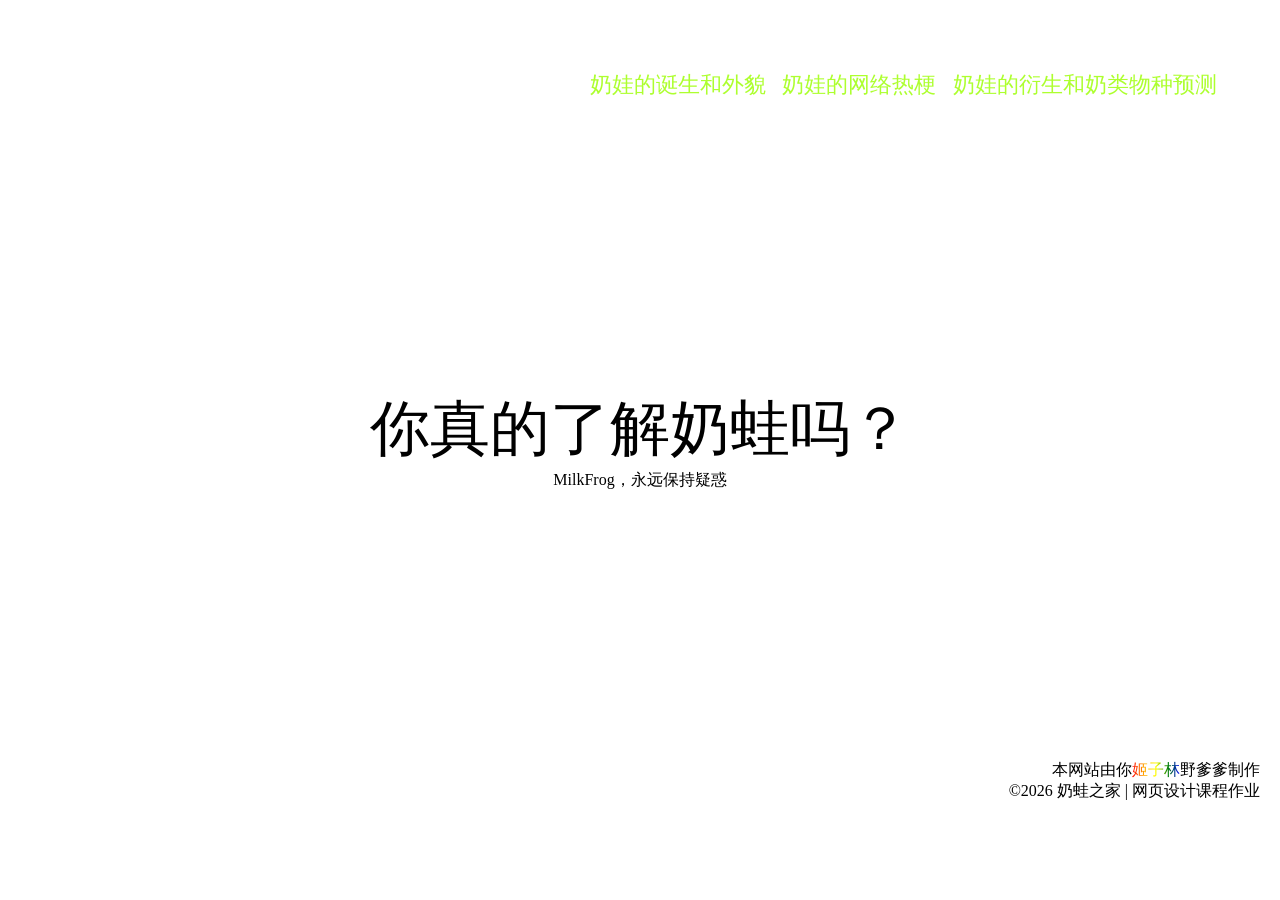
==== my_website/index.html @ 0e469869 "Rename htmllearning folder to my_website (6af1c182be4fd63bad9a438d) Co-Authored-By: jizikami <354424" ====
<!DOCTYPE html>
<html lang="en">
<head>
  <meta charset="UTF-8">
  <meta name="viewport" content="width=device-width, initial-scale=1.0">
  <meta name="description" content="Page description for SEO">
  <title>奶蛙</title>
  <link rel="stylesheet" href="style.css">
  <link rel="icon" href="favicon.ico">
</head>
<body>
    <section class = "html-background">
        <header>
            <h1>奶蛙之家</h1>
            <ul>
                <li><a href = "https://www.douyin.com/search/%E5%A5%B6%E5%A8%83%E8%AF%9E%E7%94%9F?aid=e98284ff-6d43-4eed-ae2e-8dcef143c4ff&modal_id=7673478471921847558&type=general">奶娃的诞生和外貌</a></li>
                <li><a href = "https://www.douyin.com/jingxuan/search/%E5%A5%B6%E5%A8%83%E5%98%8E%E5%98%8E%E7%9A%84%E8%B0%81?aid=45d3094f-9b98-4cd3-8c81-d0d84650ce1b&modal_id=7614380099538985381&type=general">奶娃的网络热梗</a></li>
                <li><a href = "">奶娃的衍生和奶类物种预测</a></li>
            </ul>
        </header>
        <section class = "advanced-words">
            <p class = "title">你真的了解奶蛙吗？</p>
            <p calss = "subtitle">MilkFrog，永远保持疑惑</p>
        </section>
        <footer><p class="right-text">本网站由你<span class="rainbow-text">姬子林</span>野爹爹制作</p><p class="right-text">©2026 奶蛙之家 | 网页设计课程作业</p></footer>
    </section>
<body>
</html>
---- my_website/style.css ----
*{
    padding:0;
    margin:0;
}

.rainbow-text{
    background:linear-gradient(90deg,red,orange,yellow,green,blue) ;
    -webkit-background-clip: text;
    color: transparent;
}
.right-text{
    text-align: right;
}
.html-background{
    background-image: url("../奶娃钓徒/奶蛙背景图生成.png");
    background-repeat: no-repeat;
    background-position: center;
    background-size: cover;
    min-height: 100vh;
    background-color: rgba(255,255,255,0.2);
    background-blend-mode: lighten; 
    /*背景色和图片比较取比较亮的那部分 为背景内部关系*/
    padding: 20px;
    box-sizing: border-box;
}
header{
    height: 100px;
    position:relative;
}
.advanced-words{
    height: 50vw;
    display: flex;
    flex-direction: column;
    justify-content: center;
    align-items: center;
}
.title{
    font-size: 60px;
}
h1{
    position:relative;
    left:0vw;
    width: 130px;
    height: 100px;
    background-position: center;
    background-image: url(../奶娃钓徒/奶蛙之家.png);
    background-size: cover;
    mix-blend-mode: multiply;
    /*背景和背景关系用mix*/
    background-repeat: no-repeat;
    text-indent: -9999999px;
}
ul{
    position:absolute;
    right:30px;
    top:50%;
}
ul a{
    color: greenyellow;
    text-decoration:none;
}
ul a:hover{
    text-decoration: underline;
}
ul li{
    display:inline;
    margin-right: 1vw;
    font-size:22px;
}
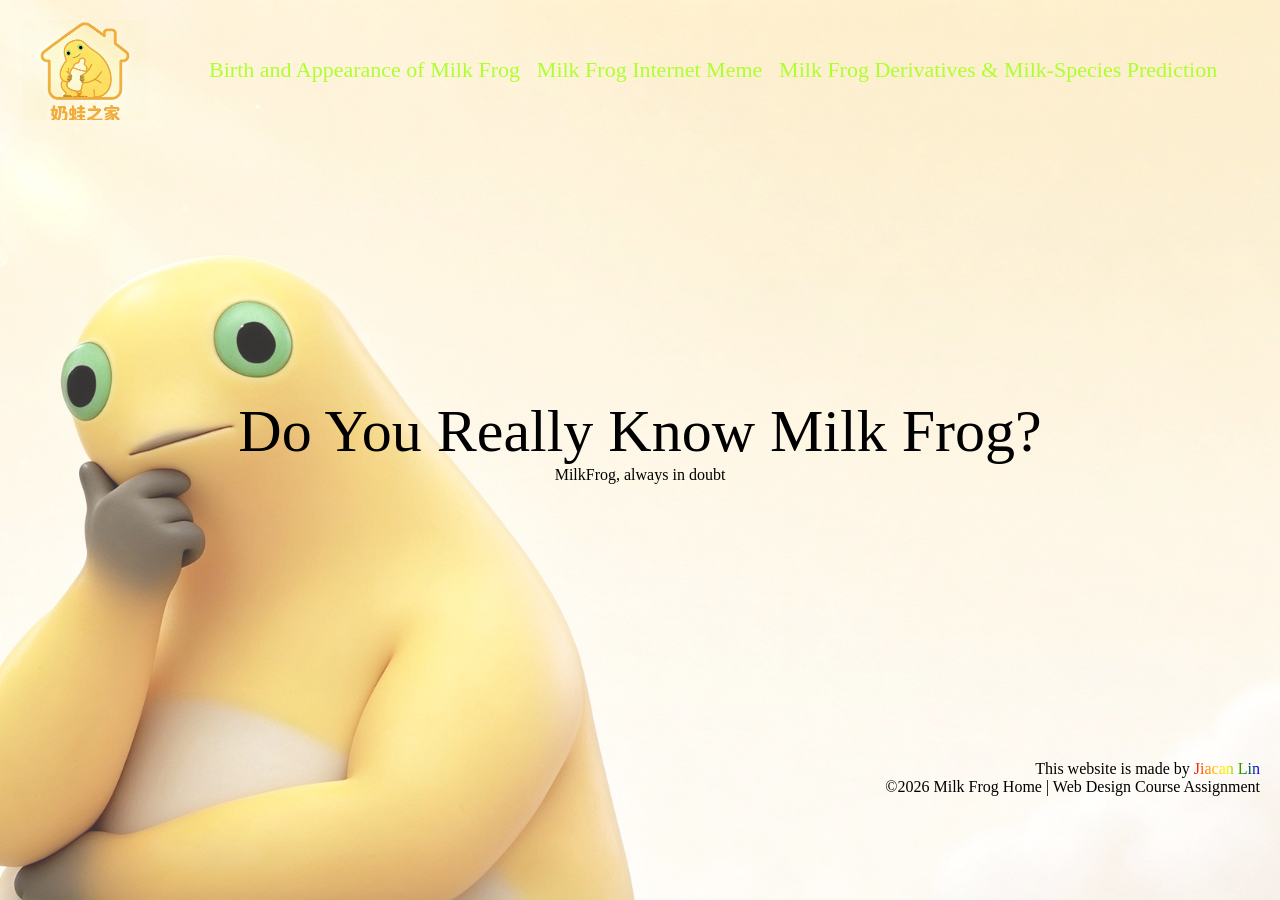
==== commit 0191773d: "Merge branch 'main' of https://github.com/jizikami/my-website" ====
--- a/my_website/index.html
+++ b/my_website/index.html
@@ -4,25 +4,28 @@
   <meta charset="UTF-8">
   <meta name="viewport" content="width=device-width, initial-scale=1.0">
   <meta name="description" content="Page description for SEO">
-  <title>奶蛙</title>
+  <title>Milk Frog</title>
   <link rel="stylesheet" href="style.css">
   <link rel="icon" href="favicon.ico">
 </head>
 <body>
-    <section class = "html-background">
+    <section class="html-background">
         <header>
-            <h1>奶蛙之家</h1>
+            <h1>Milk Frog Home</h1>
             <ul>
-                <li><a href = "https://www.douyin.com/search/%E5%A5%B6%E5%A8%83%E8%AF%9E%E7%94%9F?aid=e98284ff-6d43-4eed-ae2e-8dcef143c4ff&modal_id=7673478471921847558&type=general">奶娃的诞生和外貌</a></li>
-                <li><a href = "https://www.douyin.com/jingxuan/search/%E5%A5%B6%E5%A8%83%E5%98%8E%E5%98%8E%E7%9A%84%E8%B0%81?aid=45d3094f-9b98-4cd3-8c81-d0d84650ce1b&modal_id=7614380099538985381&type=general">奶娃的网络热梗</a></li>
-                <li><a href = "">奶娃的衍生和奶类物种预测</a></li>
+                <li><a href="https://www.douyin.com/search/%E5%A5%B6%E5%A8%83%E8%AF%9E%E7%94%9F?aid=e98284ff-6d43-4eed-ae2e-8dcef143c4ff&modal_id=7673478471921847558&type=general">Birth and Appearance of Milk Frog</a></li>
+                <li><a href="https://www.douyin.com/jingxuan/search/%E5%A5%B6%E5%A8%83%E5%98%8E%E5%98%8E%E7%9A%84%E8%B0%81?aid=45d3094f-9b98-4cd3-8c81-d0d84650ce1b&modal_id=7614380099538985381&type=general">Milk Frog Internet Meme</a></li>
+                <li><a href="#">Milk Frog Derivatives & Milk‑Species Prediction</a></li>
             </ul>
         </header>
-        <section class = "advanced-words">
-            <p class = "title">你真的了解奶蛙吗？</p>
-            <p calss = "subtitle">MilkFrog，永远保持疑惑</p>
+        <section class="advanced-words">
+            <p class="title">Do You Really Know Milk Frog?</p>
+            <p class="subtitle">MilkFrog, always in doubt</p>
         </section>
-        <footer><p class="right-text">本网站由你<span class="rainbow-text">姬子林</span>野爹爹制作</p><p class="right-text">©2026 奶蛙之家 | 网页设计课程作业</p></footer>
+        <footer>
+            <p class="right-text">This website is made by <span class="rainbow-text">Jiacan Lin</span></p>
+            <p class="right-text">©2026 Milk Frog Home | Web Design Course Assignment</p>
+        </footer>
     </section>
-<body>
+</body>
 </html>
--- a/my_website/style.css
+++ b/my_website/style.css
@@ -2,7 +2,6 @@
     padding:0;
     margin:0;
 }
-
 .rainbow-text{
     background:linear-gradient(90deg,red,orange,yellow,green,blue) ;
     -webkit-background-clip: text;
@@ -12,14 +11,15 @@
     text-align: right;
 }
 .html-background{
-    background-image: url("../奶娃钓徒/奶蛙背景图生成.png");
+    /* ⚠️ IMPORTANT: fix your image path for GitHub/Netlify! */
+    background-image: url("milkfrog-background.png");
     background-repeat: no-repeat;
     background-position: center;
     background-size: cover;
     min-height: 100vh;
     background-color: rgba(255,255,255,0.2);
     background-blend-mode: lighten; 
-    /*背景色和图片比较取比较亮的那部分 为背景内部关系*/
+    /* Blend background‑color and background‑image, pick brighter pixel */
     padding: 20px;
     box-sizing: border-box;
 }
@@ -42,11 +42,12 @@
     left:0vw;
     width: 130px;
     height: 100px;
+    /* ⚠️ IMPORTANT: fix image path for GitHub/Netlify! */
+    background-image: url("milkfrog-home-logo.png");
     background-position: center;
-    background-image: url(../奶娃钓徒/奶蛙之家.png);
     background-size: cover;
     mix-blend-mode: multiply;
-    /*背景和背景关系用mix*/
+    /* mix‑blend‑mode blends element with parent background */
     background-repeat: no-repeat;
     text-indent: -9999999px;
 }
@@ -54,6 +55,7 @@
     position:absolute;
     right:30px;
     top:50%;
+    transform: translateY(-50%);
 }
 ul a{
     color: greenyellow;
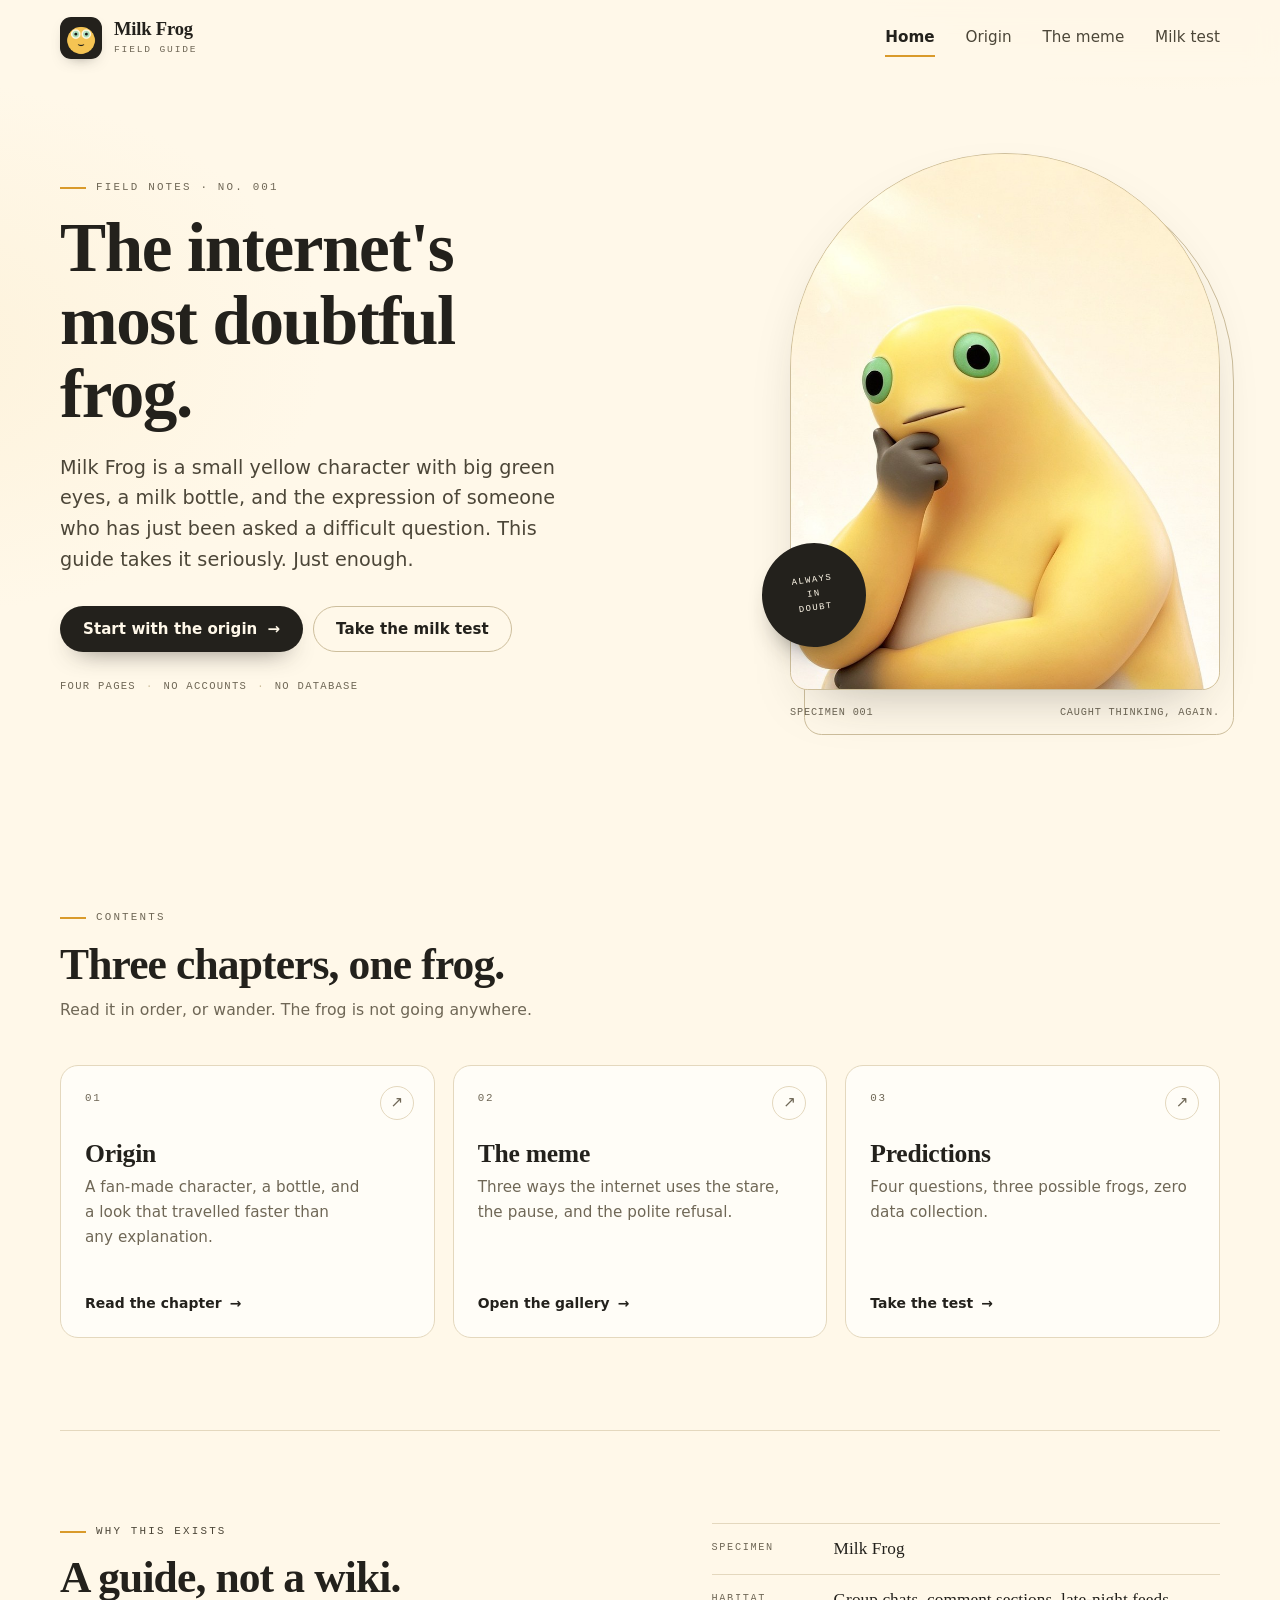
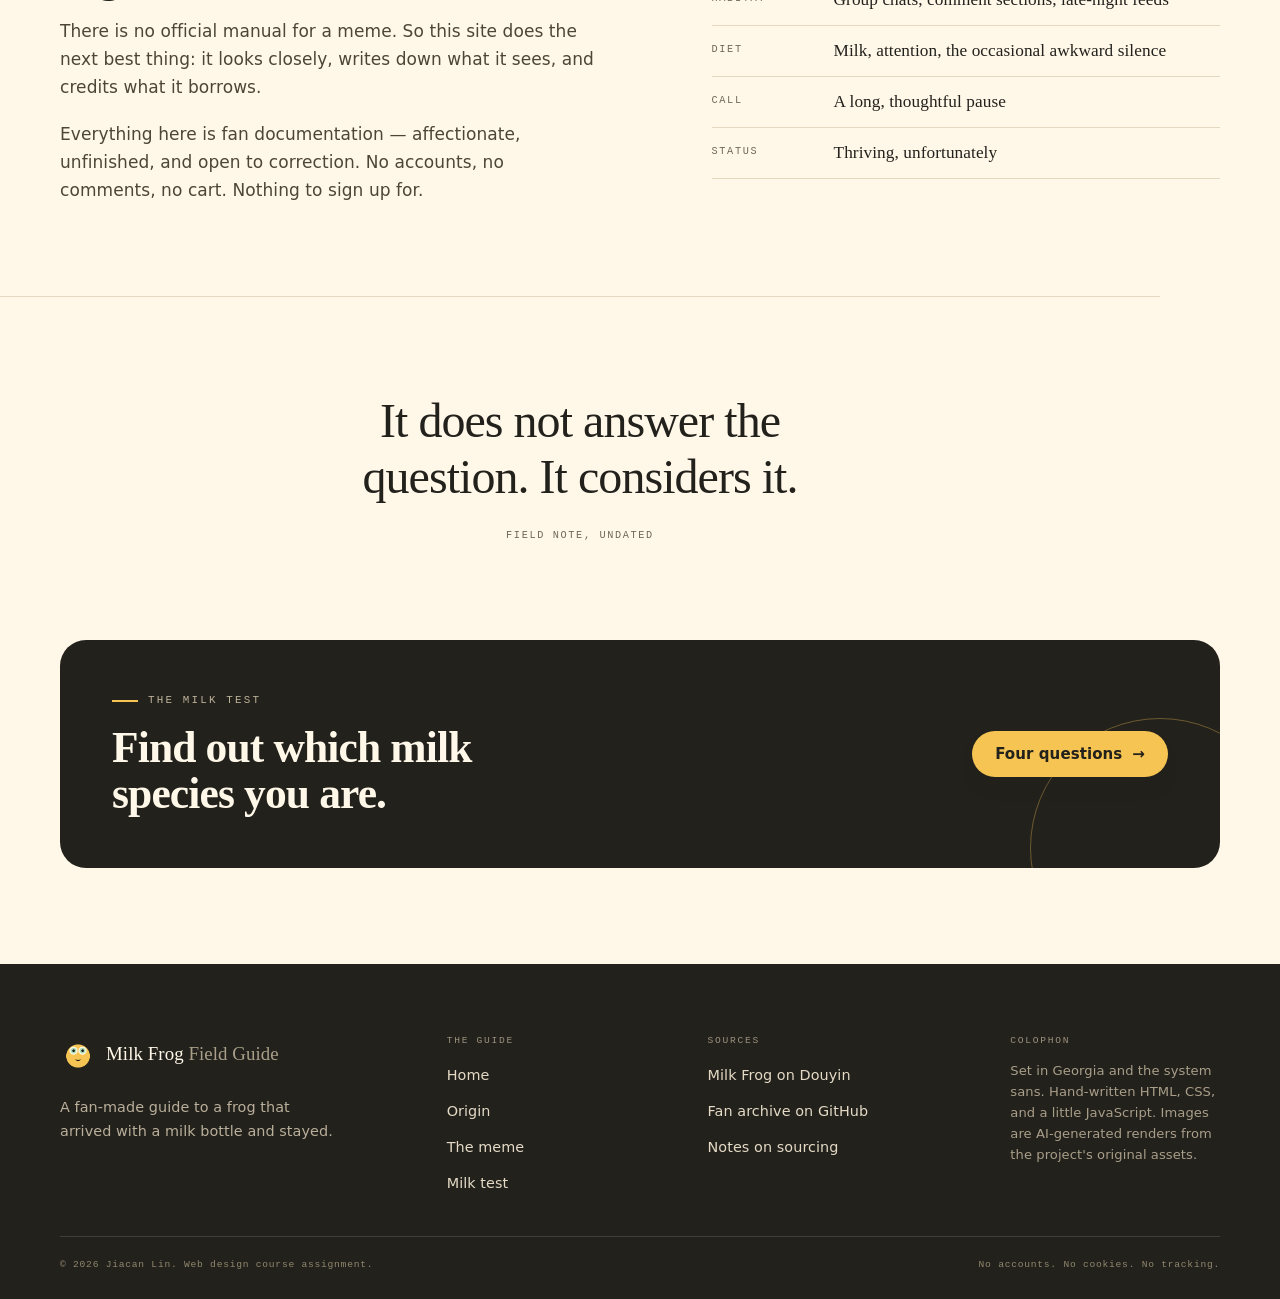
==== commit f4470c13: "Rebuild the site as a four-page field guide Add origin, meme, and milk test pages with shared naviga" ====
--- a/my_website/index.html
+++ b/my_website/index.html
@@ -1,31 +1,195 @@
 <!DOCTYPE html>
 <html lang="en">
 <head>
-  <meta charset="UTF-8">
-  <meta name="viewport" content="width=device-width, initial-scale=1.0">
-  <meta name="description" content="Page description for SEO">
-  <title>Milk Frog</title>
+  <meta charset="utf-8">
+  <meta name="viewport" content="width=device-width, initial-scale=1">
+  <title>Milk Frog Field Guide — the internet's most doubtful frog</title>
+  <meta name="description" content="A small, honest field guide to Milk Frog: where the character came from, how the meme works, and which milk species you are.">
+  <meta name="theme-color" content="#FFF8E9">
+
+  <!-- Open Graph. Replace the relative image path with a full https:// URL after deploying. -->
+  <meta property="og:type" content="website">
+  <meta property="og:site_name" content="Milk Frog Field Guide">
+  <meta property="og:title" content="Milk Frog, always in doubt">
+  <meta property="og:description" content="A field guide to the internet's most doubtful frog: origin, memes, and a very unscientific milk test.">
+  <meta property="og:image" content="assets/og-image.jpg">
+  <meta property="og:image:width" content="1200">
+  <meta property="og:image:height" content="630">
+  <meta property="og:image:alt" content="Milk Frog thinking, beside the words: Milk Frog, always in doubt.">
+  <meta name="twitter:card" content="summary_large_image">
+
+  <link rel="icon" href="favicon.ico" sizes="any">
+  <link rel="icon" href="assets/favicon.svg" type="image/svg+xml">
+  <link rel="apple-touch-icon" href="assets/apple-touch-icon.png">
+  <link rel="manifest" href="manifest.webmanifest">
   <link rel="stylesheet" href="style.css">
-  <link rel="icon" href="favicon.ico">
+  <script src="script.js" defer></script>
 </head>
 <body>
-    <section class="html-background">
-        <header>
-            <h1>Milk Frog Home</h1>
-            <ul>
-                <li><a href="https://www.douyin.com/search/%E5%A5%B6%E5%A8%83%E8%AF%9E%E7%94%9F?aid=e98284ff-6d43-4eed-ae2e-8dcef143c4ff&modal_id=7673478471921847558&type=general">Birth and Appearance of Milk Frog</a></li>
-                <li><a href="https://www.douyin.com/jingxuan/search/%E5%A5%B6%E5%A8%83%E5%98%8E%E5%98%8E%E7%9A%84%E8%B0%81?aid=45d3094f-9b98-4cd3-8c81-d0d84650ce1b&modal_id=7614380099538985381&type=general">Milk Frog Internet Meme</a></li>
-                <li><a href="#">Milk Frog Derivatives & Milk‑Species Prediction</a></li>
-            </ul>
-        </header>
-        <section class="advanced-words">
-            <p class="title">Do You Really Know Milk Frog?</p>
-            <p class="subtitle">MilkFrog, always in doubt</p>
-        </section>
-        <footer>
-            <p class="right-text">This website is made by <span class="rainbow-text">Jiacan Lin</span></p>
-            <p class="right-text">©2026 Milk Frog Home | Web Design Course Assignment</p>
-        </footer>
+  <a class="skip-link" href="#main">Skip to content</a>
+
+  <header class="site-header" data-header>
+    <div class="shell header-inner">
+      <a class="brand" href="index.html" aria-label="Milk Frog Field Guide, home">
+        <img class="brand-mark" src="assets/brand-mark.png" alt="" width="42" height="42">
+        <span class="brand-copy">
+          <span class="brand-name">Milk Frog</span>
+          <span class="brand-sub">Field Guide</span>
+        </span>
+      </a>
+
+      <button class="nav-toggle" type="button" aria-expanded="false" aria-controls="site-nav" data-nav-toggle>
+        <span class="nav-toggle-label" data-nav-label>Menu</span>
+        <span class="nav-toggle-icon" aria-hidden="true"><span></span><span></span></span>
+      </button>
+
+      <nav class="site-nav" id="site-nav" aria-label="Main navigation" data-nav>
+        <ul class="nav-list">
+          <li><a href="index.html" aria-current="page">Home</a></li>
+          <li><a href="origin.html">Origin</a></li>
+          <li><a href="memes.html">The meme</a></li>
+          <li><a href="predict.html">Milk test</a></li>
+        </ul>
+      </nav>
+    </div>
+  </header>
+
+  <main id="main">
+    <section class="hero shell" aria-labelledby="hero-title">
+      <div class="hero-grid">
+        <div class="hero-copy">
+          <p class="eyebrow">Field notes · No. 001</p>
+          <h1 id="hero-title">The internet's most doubtful frog.</h1>
+          <p class="lede">Milk Frog is a small yellow character with big green eyes, a milk bottle, and the expression of someone who has just been asked a difficult question. This guide takes it seriously. Just enough.</p>
+          <div class="hero-actions">
+            <a class="button button-dark" href="origin.html">Start with the origin <span aria-hidden="true">→</span></a>
+            <a class="button button-ghost" href="predict.html">Take the milk test</a>
+          </div>
+          <p class="hero-meta"><span>Four pages</span><span>No accounts</span><span>No database</span></p>
+        </div>
+
+        <figure class="hero-figure">
+          <div class="hero-frame">
+            <img src="assets/hero-frog.jpg" alt="Milk Frog: a soft yellow creature with wide green eyes, one hand resting against its chin." width="800" height="1000">
+          </div>
+          <span class="hero-stamp" aria-hidden="true">ALWAYS<br>IN<br>DOUBT</span>
+          <figcaption class="hero-caption">
+            <span>Specimen 001</span>
+            <span>Caught thinking, again.</span>
+          </figcaption>
+        </figure>
+      </div>
     </section>
+
+    <section class="section shell" aria-labelledby="contents-title" data-reveal>
+      <div class="section-head">
+        <p class="eyebrow">Contents</p>
+        <h2 id="contents-title">Three chapters, one frog.</h2>
+        <p class="section-note">Read it in order, or wander. The frog is not going anywhere.</p>
+      </div>
+
+      <ol class="chapter-grid">
+        <li>
+          <a class="chapter-card" href="origin.html">
+            <span class="chapter-no">01</span>
+            <h3>Origin</h3>
+            <p>A fan-made character, a bottle, and a look that travelled faster than any explanation.</p>
+            <span class="card-link">Read the chapter <span aria-hidden="true">→</span></span>
+          </a>
+        </li>
+        <li>
+          <a class="chapter-card" href="memes.html">
+            <span class="chapter-no">02</span>
+            <h3>The meme</h3>
+            <p>Three ways the internet uses the stare, the pause, and the polite refusal.</p>
+            <span class="card-link">Open the gallery <span aria-hidden="true">→</span></span>
+          </a>
+        </li>
+        <li>
+          <a class="chapter-card" href="predict.html">
+            <span class="chapter-no">03</span>
+            <h3>Predictions</h3>
+            <p>Four questions, three possible frogs, zero data collection.</p>
+            <span class="card-link">Take the test <span aria-hidden="true">→</span></span>
+          </a>
+        </li>
+      </ol>
+    </section>
+
+    <section class="section shell split" aria-labelledby="why-title" data-reveal>
+      <div class="split-copy">
+        <p class="eyebrow">Why this exists</p>
+        <h2 id="why-title">A guide, not a wiki.</h2>
+        <p>There is no official manual for a meme. So this site does the next best thing: it looks closely, writes down what it sees, and credits what it borrows.</p>
+        <p>Everything here is fan documentation — affectionate, unfinished, and open to correction. No accounts, no comments, no cart. Nothing to sign up for.</p>
+      </div>
+
+      <dl class="facts">
+        <div><dt>Specimen</dt><dd>Milk Frog</dd></div>
+        <div><dt>Habitat</dt><dd>Group chats, comment sections, late-night feeds</dd></div>
+        <div><dt>Diet</dt><dd>Milk, attention, the occasional awkward silence</dd></div>
+        <div><dt>Call</dt><dd>A long, thoughtful pause</dd></div>
+        <div><dt>Status</dt><dd>Thriving, unfortunately</dd></div>
+      </dl>
+    </section>
+
+    <figure class="pull-quote shell" data-reveal>
+      <blockquote>
+        <p>It does not answer the question. It considers it.</p>
+      </blockquote>
+      <figcaption>Field note, undated</figcaption>
+    </figure>
+
+    <section class="shell" aria-labelledby="cta-title" data-reveal>
+      <div class="cta-band">
+        <div>
+          <p class="eyebrow">The milk test</p>
+          <h2 id="cta-title">Find out which milk species you are.</h2>
+        </div>
+        <a class="button button-yellow" href="predict.html">Four questions <span aria-hidden="true">→</span></a>
+      </div>
+    </section>
+  </main>
+
+  <footer class="site-footer">
+    <div class="shell footer-top">
+      <div class="footer-about">
+        <a class="footer-brand" href="index.html">
+          <img src="assets/brand-mark.png" alt="" width="36" height="36">
+          <span>Milk Frog <em>Field Guide</em></span>
+        </a>
+        <p>A fan-made guide to a frog that arrived with a milk bottle and stayed.</p>
+      </div>
+
+      <nav class="footer-col" aria-labelledby="footer-pages">
+        <h2 id="footer-pages">The guide</h2>
+        <ul>
+          <li><a href="index.html">Home</a></li>
+          <li><a href="origin.html">Origin</a></li>
+          <li><a href="memes.html">The meme</a></li>
+          <li><a href="predict.html">Milk test</a></li>
+        </ul>
+      </nav>
+
+      <div class="footer-col">
+        <h2>Sources</h2>
+        <ul>
+          <li><a href="https://www.douyin.com/search/%E5%A5%B6%E8%9B%99" target="_blank" rel="noopener noreferrer">Milk Frog on Douyin</a></li>
+          <li><a href="https://github.com/Orliss/nailong" target="_blank" rel="noopener noreferrer">Fan archive on GitHub</a></li>
+          <li><a href="origin.html#sources">Notes on sourcing</a></li>
+        </ul>
+      </div>
+
+      <div class="footer-col">
+        <h2>Colophon</h2>
+        <p class="colophon">Set in Georgia and the system sans. Hand-written HTML, CSS, and a little JavaScript. Images are AI-generated renders from the project's original assets.</p>
+      </div>
+    </div>
+
+    <div class="shell footer-bottom">
+      <p>© <span data-year>2026</span> Jiacan Lin. Web design course assignment.</p>
+      <p>No accounts. No cookies. No tracking.</p>
+    </div>
+  </footer>
 </body>
-</html>+</html>
--- a/my_website/style.css
+++ b/my_website/style.css
@@ -1,71 +1,1430 @@
-*{
-    padding:0;
-    margin:0;
-}
-.rainbow-text{
-    background:linear-gradient(90deg,red,orange,yellow,green,blue) ;
-    -webkit-background-clip: text;
-    color: transparent;
-}
-.right-text{
-    text-align: right;
-}
-.html-background{
-    /* ⚠️ IMPORTANT: fix your image path for GitHub/Netlify! */
-    background-image: url("milkfrog-background.png");
-    background-repeat: no-repeat;
-    background-position: center;
-    background-size: cover;
-    min-height: 100vh;
-    background-color: rgba(255,255,255,0.2);
-    background-blend-mode: lighten; 
-    /* Blend background‑color and background‑image, pick brighter pixel */
-    padding: 20px;
-    box-sizing: border-box;
-}
-header{
-    height: 100px;
-    position:relative;
-}
-.advanced-words{
-    height: 50vw;
-    display: flex;
+/* ==========================================================================
+   Milk Frog Field Guide
+   A small design system: paper, ink, butter yellow, mint.
+   ========================================================================== */
+
+:root {
+  --paper: #FFF8E9;
+  --paper-deep: #F7EDD8;
+  --white: #FFFDF7;
+  --ink: #23211C;
+  --ink-2: #4C4638;
+  --muted: #6F6756;
+  --line: #E4D8BE;
+  --line-strong: #CDBE9C;
+  --yellow: #F5C453;
+  --yellow-soft: #FBE6AE;
+  --yellow-deep: #D99A2B;
+  --mint: #A8DDBA;
+  --mint-soft: #F1FAF0;
+  --orange: #D8703C;
+
+  --shadow: 0 24px 60px -30px rgba(35, 33, 28, 0.38);
+  --radius: 18px;
+
+  --shell: 1160px;
+  --header-h: 76px;
+
+  --serif: "Iowan Old Style", "Palatino Linotype", Palatino, Georgia, "Times New Roman", serif;
+  --sans: ui-sans-serif, system-ui, -apple-system, "Segoe UI", Roboto, "Helvetica Neue", Arial, sans-serif;
+  --mono: ui-monospace, "SFMono-Regular", "Cascadia Mono", Consolas, "Liberation Mono", monospace;
+}
+
+/* --------------------------------------------------------------- reset */
+
+*,
+*::before,
+*::after { box-sizing: border-box; }
+
+html {
+  -webkit-text-size-adjust: 100%;
+  scroll-behavior: smooth;
+}
+
+body {
+  margin: 0;
+  min-height: 100vh;
+  background-color: var(--paper);
+  background-image:
+    radial-gradient(900px 520px at 92% -8%, #FCEBC2 0%, rgba(252, 235, 194, 0) 62%),
+    radial-gradient(700px 420px at -10% 12%, #FDF2DA 0%, rgba(253, 242, 218, 0) 65%);
+  background-repeat: no-repeat;
+  color: var(--ink);
+  font-family: var(--sans);
+  font-size: 17px;
+  line-height: 1.65;
+  letter-spacing: 0.004em;
+}
+
+img { max-width: 100%; height: auto; }
+
+h1, h2, h3 {
+  margin: 0;
+  font-family: var(--serif);
+  font-weight: 600;
+  line-height: 1.06;
+  letter-spacing: -0.02em;
+  text-wrap: balance;
+}
+
+h1 { font-size: clamp(2.6rem, 5.4vw, 4.5rem); text-wrap: initial; }
+h2 { font-size: clamp(1.9rem, 3.4vw, 2.9rem); }
+h3 { font-size: 1.3rem; letter-spacing: -0.01em; }
+
+p { margin: 0 0 1.15em; text-wrap: pretty; }
+p:last-child { margin-bottom: 0; }
+
+a { color: inherit; }
+ul, ol { margin-top: 0; }
+
+::selection { background: var(--yellow); color: var(--ink); }
+
+:focus-visible {
+  outline: 3px solid var(--ink);
+  outline-offset: 3px;
+  border-radius: 2px;
+}
+
+[hidden] { display: none !important; }
+
+.shell {
+  width: min(100% - 48px, var(--shell));
+  margin-inline: auto;
+}
+
+.skip-link {
+  position: fixed;
+  top: 12px;
+  left: 12px;
+  z-index: 200;
+  padding: 10px 16px;
+  border-radius: 8px;
+  background: var(--ink);
+  color: var(--paper);
+  font-weight: 600;
+  text-decoration: none;
+  transform: translateY(-160%);
+  transition: transform 0.2s ease;
+}
+.skip-link:focus { transform: translateY(0); }
+
+/* --------------------------------------------------------------- shared bits */
+
+.eyebrow {
+  display: flex;
+  align-items: center;
+  gap: 10px;
+  margin: 0 0 14px;
+  font-family: var(--mono);
+  font-size: 0.68rem;
+  font-weight: 500;
+  letter-spacing: 0.2em;
+  text-transform: uppercase;
+  color: var(--muted);
+}
+.eyebrow::before {
+  content: "";
+  flex: none;
+  width: 26px;
+  height: 2px;
+  background: var(--yellow-deep);
+}
+
+.lede {
+  max-width: 38rem;
+  font-size: clamp(1.05rem, 1.5vw, 1.2rem);
+  line-height: 1.6;
+  color: var(--ink-2);
+}
+
+.section-note {
+  margin-top: 10px;
+  color: var(--muted);
+  font-size: 0.98rem;
+}
+
+.button {
+  display: inline-flex;
+  align-items: center;
+  justify-content: center;
+  gap: 10px;
+  padding: 13px 22px;
+  border: 1px solid transparent;
+  border-radius: 999px;
+  font-family: var(--sans);
+  font-size: 0.94rem;
+  font-weight: 650;
+  line-height: 1.2;
+  text-decoration: none;
+  cursor: pointer;
+  transition: transform 0.18s ease, background-color 0.18s ease, border-color 0.18s ease, box-shadow 0.18s ease;
+}
+.button:hover { transform: translateY(-2px); }
+.button:active { transform: translateY(0); }
+
+.button-dark {
+  background: var(--ink);
+  color: var(--paper);
+  box-shadow: 0 12px 26px -16px rgba(35, 33, 28, 0.8);
+}
+.button-dark:hover { background: #35322A; }
+
+.button-ghost {
+  border-color: var(--line-strong);
+  color: var(--ink);
+  background: transparent;
+}
+.button-ghost:hover { border-color: var(--ink); background: rgba(255, 253, 247, 0.6); }
+
+.button-yellow {
+  background: var(--yellow);
+  color: var(--ink);
+  box-shadow: 0 12px 26px -18px rgba(35, 33, 28, 0.65);
+}
+.button-yellow:hover { background: #FFD36E; }
+
+.quiet {
+  margin: 0;
+  color: var(--muted);
+  font-size: 0.82rem;
+}
+
+.text-link {
+  display: inline-flex;
+  align-items: center;
+  gap: 8px;
+  margin-top: 4px;
+  font-size: 0.92rem;
+  font-weight: 650;
+  text-decoration: underline;
+  text-decoration-thickness: 1px;
+  text-underline-offset: 4px;
+}
+.text-link:hover { text-decoration-thickness: 2px; }
+
+/* --------------------------------------------------------------- header */
+
+.site-header {
+  position: sticky;
+  top: 0;
+  z-index: 100;
+  background: rgba(255, 248, 233, 0.9);
+  border-bottom: 1px solid transparent;
+  transition: border-color 0.2s ease, background-color 0.2s ease;
+}
+.site-header.is-scrolled {
+  background: rgba(255, 248, 233, 0.97);
+  border-bottom-color: var(--line);
+}
+@supports (backdrop-filter: blur(10px)) {
+  .site-header { backdrop-filter: blur(14px) saturate(120%); }
+}
+
+.header-inner {
+  display: flex;
+  align-items: center;
+  justify-content: space-between;
+  gap: 24px;
+  min-height: var(--header-h);
+}
+
+.brand {
+  display: inline-flex;
+  align-items: center;
+  gap: 12px;
+  text-decoration: none;
+  flex: none;
+}
+.brand-mark {
+  width: 42px;
+  height: 42px;
+  border-radius: 11px;
+  box-shadow: 0 6px 16px -10px rgba(35, 33, 28, 0.7);
+}
+.brand-copy { display: block; }
+.brand-name {
+  display: block;
+  font-family: var(--serif);
+  font-size: 1.16rem;
+  font-weight: 600;
+  letter-spacing: -0.01em;
+  line-height: 1.15;
+}
+.brand-sub {
+  display: block;
+  margin-top: 3px;
+  font-family: var(--mono);
+  font-size: 0.6rem;
+  letter-spacing: 0.19em;
+  text-transform: uppercase;
+  color: var(--muted);
+}
+
+.site-nav { display: flex; align-items: center; }
+.nav-list {
+  display: flex;
+  align-items: center;
+  gap: clamp(18px, 2.4vw, 32px);
+  margin: 0;
+  padding: 0;
+  list-style: none;
+}
+.nav-list a {
+  position: relative;
+  display: inline-block;
+  padding: 8px 0;
+  font-size: 0.95rem;
+  color: var(--ink-2);
+  text-decoration: none;
+}
+.nav-list a::after {
+  content: "";
+  position: absolute;
+  right: 0;
+  bottom: 2px;
+  left: 0;
+  height: 2px;
+  background: var(--yellow-deep);
+  transform: scaleX(0);
+  transform-origin: left;
+  transition: transform 0.2s ease;
+}
+.nav-list a:hover::after,
+.nav-list a[aria-current="page"]::after { transform: scaleX(1); }
+.nav-list a[aria-current="page"] { color: var(--ink); font-weight: 650; }
+
+.nav-toggle {
+  display: none;
+  align-items: center;
+  gap: 10px;
+  padding: 9px 14px;
+  border: 1px solid var(--line-strong);
+  border-radius: 999px;
+  background: transparent;
+  color: var(--ink);
+  font-family: var(--mono);
+  font-size: 0.66rem;
+  letter-spacing: 0.14em;
+  text-transform: uppercase;
+  cursor: pointer;
+}
+.nav-toggle-icon {
+  display: inline-flex;
+  flex-direction: column;
+  justify-content: center;
+  gap: 4px;
+  width: 16px;
+  height: 14px;
+}
+.nav-toggle-icon span {
+  display: block;
+  width: 100%;
+  height: 1.5px;
+  background: currentColor;
+  transition: transform 0.2s ease, opacity 0.2s ease;
+}
+.site-header.is-open .nav-toggle-icon span:first-child { transform: translateY(2.75px) rotate(45deg); }
+.site-header.is-open .nav-toggle-icon span:last-child { transform: translateY(-2.75px) rotate(-45deg); }
+
+/* --------------------------------------------------------------- hero */
+
+.hero {
+  padding: clamp(40px, 6vw, 76px) 0 clamp(56px, 8vw, 96px);
+}
+.hero-grid {
+  display: grid;
+  grid-template-columns: minmax(0, 1.05fr) minmax(0, 0.95fr);
+  gap: clamp(36px, 6vw, 84px);
+  align-items: center;
+}
+.hero-copy { max-width: 36rem; }
+.hero h1 { margin: 0 0 22px; max-width: 15ch; }
+.hero .lede { max-width: 33rem; }
+
+.hero-actions {
+  display: flex;
+  flex-wrap: wrap;
+  gap: 10px;
+  margin-top: 30px;
+}
+
+.hero-meta {
+  display: flex;
+  flex-wrap: wrap;
+  gap: 0;
+  margin: 26px 0 0;
+  font-family: var(--mono);
+  font-size: 0.66rem;
+  letter-spacing: 0.12em;
+  text-transform: uppercase;
+  color: var(--muted);
+}
+.hero-meta span + span::before {
+  content: "·";
+  margin: 0 10px;
+  color: var(--line-strong);
+}
+
+.hero-figure {
+  position: relative;
+  width: min(100%, 430px);
+  justify-self: end;
+  margin: 0;
+}
+.hero-figure::before {
+  content: "";
+  position: absolute;
+  inset: 14px -14px -14px 14px;
+  border: 1px solid var(--line-strong);
+  border-radius: 220px 220px var(--radius) var(--radius);
+  z-index: -1;
+}
+.hero-frame {
+  position: relative;
+  overflow: hidden;
+  border: 1px solid var(--line-strong);
+  border-radius: 220px 220px var(--radius) var(--radius);
+  background: var(--yellow-soft);
+  box-shadow: var(--shadow);
+}
+.hero-frame img {
+  display: block;
+  width: 100%;
+  aspect-ratio: 4 / 5;
+  object-fit: cover;
+}
+.hero-stamp {
+  position: absolute;
+  left: -28px;
+  bottom: 74px;
+  display: grid;
+  place-content: center;
+  width: 104px;
+  height: 104px;
+  border-radius: 50%;
+  background: var(--ink);
+  color: var(--paper);
+  font-family: var(--mono);
+  font-size: 0.56rem;
+  letter-spacing: 0.16em;
+  line-height: 1.55;
+  text-align: center;
+  transform: rotate(-8deg);
+  box-shadow: 0 16px 30px -18px rgba(35, 33, 28, 0.9);
+}
+.hero-caption {
+  display: flex;
+  justify-content: space-between;
+  gap: 16px;
+  margin-top: 14px;
+  font-family: var(--mono);
+  font-size: 0.64rem;
+  letter-spacing: 0.08em;
+  text-transform: uppercase;
+  color: var(--muted);
+}
+
+/* --------------------------------------------------------------- sections */
+
+.section { padding: clamp(52px, 8vw, 92px) 0; }
+
+.section-head {
+  max-width: 38rem;
+  margin-bottom: clamp(26px, 4vw, 42px);
+}
+.section-head h2 { margin-bottom: 10px; }
+
+/* chapters */
+
+.chapter-grid {
+  display: grid;
+  grid-template-columns: repeat(3, minmax(0, 1fr));
+  gap: 18px;
+  margin: 0;
+  padding: 0;
+  list-style: none;
+}
+.chapter-grid > li { display: flex; }
+
+.chapter-card {
+  position: relative;
+  display: flex;
+  flex-direction: column;
+  width: 100%;
+  padding: 24px 24px 22px;
+  overflow: hidden;
+  border: 1px solid var(--line);
+  border-radius: var(--radius);
+  background: var(--white);
+  text-decoration: none;
+  transition: transform 0.25s ease, box-shadow 0.25s ease, border-color 0.25s ease;
+}
+.chapter-card::after {
+  content: "↗";
+  position: absolute;
+  top: 20px;
+  right: 20px;
+  display: grid;
+  place-content: center;
+  width: 34px;
+  height: 34px;
+  border: 1px solid var(--line);
+  border-radius: 50%;
+  font-family: var(--sans);
+  font-size: 0.95rem;
+  color: var(--muted);
+  transition: background-color 0.25s ease, border-color 0.25s ease, transform 0.25s ease;
+}
+.chapter-card:hover {
+  transform: translateY(-4px);
+  border-color: var(--ink);
+  box-shadow: var(--shadow);
+}
+.chapter-card:hover::after {
+  background: var(--yellow);
+  border-color: var(--yellow);
+  color: var(--ink);
+  transform: rotate(45deg);
+}
+.chapter-no {
+  font-family: var(--mono);
+  font-size: 0.68rem;
+  letter-spacing: 0.16em;
+  color: var(--muted);
+}
+.chapter-card h3 { margin: 32px 0 8px; font-size: 1.6rem; }
+.chapter-card p { color: var(--muted); font-size: 0.95rem; }
+.card-link {
+  display: inline-flex;
+  align-items: center;
+  gap: 8px;
+  margin-top: auto;
+  padding-top: 24px;
+  font-size: 0.87rem;
+  font-weight: 650;
+}
+
+/* split: copy + facts */
+
+.split {
+  display: grid;
+  grid-template-columns: minmax(0, 1.05fr) minmax(0, 0.95fr);
+  gap: clamp(36px, 7vw, 96px);
+  border-top: 1px solid var(--line);
+}
+.split-copy { max-width: 34rem; }
+.split-copy h2 { margin-bottom: 16px; }
+.split-copy p { color: var(--ink-2); }
+
+.facts { margin: 0; align-self: start; }
+.facts > div {
+  display: grid;
+  grid-template-columns: 104px minmax(0, 1fr);
+  gap: 18px;
+  padding: 13px 0;
+  border-bottom: 1px solid var(--line);
+}
+.facts > div:first-child { border-top: 1px solid var(--line); }
+.facts dt {
+  padding-top: 2px;
+  font-family: var(--mono);
+  font-size: 0.64rem;
+  letter-spacing: 0.16em;
+  text-transform: uppercase;
+  color: var(--muted);
+}
+.facts dd {
+  margin: 0;
+  font-family: var(--serif);
+  font-size: 1.08rem;
+  line-height: 1.4;
+}
+
+/* quote */
+
+.pull-quote {
+  margin: 0;
+  padding: clamp(56px, 8vw, 96px) 0;
+  border-top: 1px solid var(--line);
+  text-align: center;
+}
+.pull-quote blockquote { margin: 0; }
+.pull-quote p {
+  max-width: 20ch;
+  margin: 0 auto;
+  font-family: var(--serif);
+  font-size: clamp(1.8rem, 4vw, 3rem);
+  line-height: 1.16;
+  letter-spacing: -0.02em;
+}
+.pull-quote figcaption {
+  margin-top: 22px;
+  font-family: var(--mono);
+  font-size: 0.64rem;
+  letter-spacing: 0.16em;
+  text-transform: uppercase;
+  color: var(--muted);
+}
+
+/* cta */
+
+.cta-band {
+  position: relative;
+  display: flex;
+  align-items: center;
+  justify-content: space-between;
+  gap: clamp(24px, 4vw, 48px);
+  overflow: hidden;
+  margin: 0 0 clamp(64px, 8vw, 96px);
+  padding: clamp(30px, 5vw, 52px);
+  border-radius: 26px;
+  background: var(--ink);
+  color: var(--paper);
+}
+.cta-band::after {
+  content: "";
+  position: absolute;
+  right: -70px;
+  bottom: -110px;
+  width: 260px;
+  height: 260px;
+  border: 1px solid rgba(245, 196, 83, 0.35);
+  border-radius: 50%;
+  pointer-events: none;
+}
+.cta-band > * { position: relative; z-index: 1; }
+.cta-band .eyebrow { color: #BDB29A; }
+.cta-band .eyebrow::before { background: var(--yellow); }
+.cta-band h2 { max-width: 18ch; color: var(--paper); margin: 0; }
+.cta-band .button { flex: none; }
+
+/* --------------------------------------------------------------- article pages */
+
+.page-head {
+  padding: clamp(44px, 6vw, 76px) 0 clamp(24px, 4vw, 40px);
+}
+.page-head h1 { max-width: 15ch; margin-bottom: 20px; }
+.page-head .lede { max-width: 42rem; }
+
+.article-meta {
+  display: flex;
+  flex-wrap: wrap;
+  gap: 0;
+  margin: 22px 0 0;
+  font-family: var(--mono);
+  font-size: 0.64rem;
+  letter-spacing: 0.12em;
+  text-transform: uppercase;
+  color: var(--muted);
+}
+.article-meta span + span::before {
+  content: "·";
+  margin: 0 10px;
+  color: var(--line-strong);
+}
+
+.article-layout {
+  display: grid;
+  grid-template-columns: minmax(0, 1fr) 300px;
+  gap: clamp(32px, 6vw, 72px);
+  padding-bottom: clamp(64px, 8vw, 100px);
+}
+.article-head { grid-column: 1 / -1; }
+.article-head h1 { max-width: 14ch; margin-bottom: 18px; }
+
+.article-main { min-width: 0; max-width: 68ch; }
+
+.prose { font-size: 1.04rem; line-height: 1.72; }
+.prose > p { color: var(--ink-2); }
+.prose h2 { margin: 1.9em 0 0.65em; font-size: clamp(1.7rem, 2.6vw, 2.2rem); }
+.prose h3 { margin: 1.8em 0 0.5em; }
+.prose em { font-style: italic; }
+.prose strong { font-weight: 650; }
+
+.dropcap::first-letter {
+  float: left;
+  padding: 7px 5px 0 0;
+  font-family: var(--serif);
+  font-size: 4.4em;
+  line-height: 0.78;
+  color: var(--ink);
+}
+
+.article-main [id] { scroll-margin-top: calc(var(--header-h) + 24px); }
+
+.wide-figure { margin: 2.2em 0; }
+.wide-figure img {
+  display: block;
+  width: 100%;
+  aspect-ratio: 16 / 9;
+  object-fit: cover;
+  border: 1px solid var(--line);
+  border-radius: var(--radius);
+}
+.wide-figure figcaption {
+  display: flex;
+  gap: 10px;
+  margin-top: 10px;
+  font-size: 0.8rem;
+  color: var(--muted);
+}
+.wide-figure figcaption span {
+  flex: none;
+  font-family: var(--mono);
+  font-size: 0.64rem;
+  letter-spacing: 0.12em;
+  text-transform: uppercase;
+  padding-top: 2px;
+  color: var(--orange);
+}
+
+.spec-list {
+  margin: 0 0 1.8em;
+  border-top: 1px solid var(--line);
+}
+.spec-list > div {
+  display: grid;
+  grid-template-columns: 120px minmax(0, 1fr);
+  gap: 20px;
+  padding: 12px 0;
+  border-bottom: 1px solid var(--line);
+}
+.spec-list dt {
+  font-family: var(--mono);
+  font-size: 0.64rem;
+  letter-spacing: 0.14em;
+  text-transform: uppercase;
+  color: var(--muted);
+  padding-top: 4px;
+}
+.spec-list dd {
+  margin: 0;
+  font-family: var(--serif);
+  font-size: 1.05rem;
+  line-height: 1.45;
+}
+
+.timeline {
+  margin: 0 0 1.8em;
+  padding: 0;
+  list-style: none;
+  counter-reset: step;
+}
+.timeline li {
+  position: relative;
+  margin-left: 15px;
+  padding: 0 0 24px 42px;
+  border-left: 1px solid var(--line);
+}
+.timeline li::before {
+  counter-increment: step;
+  content: counter(step, decimal-leading-zero);
+  position: absolute;
+  top: -2px;
+  left: -15px;
+  display: grid;
+  place-content: center;
+  width: 30px;
+  height: 30px;
+  border: 1px solid var(--line-strong);
+  border-radius: 50%;
+  background: var(--paper);
+  font-family: var(--mono);
+  font-size: 0.6rem;
+  color: var(--muted);
+}
+.timeline li:last-child { border-left-color: transparent; padding-bottom: 0; }
+.timeline h3 {
+  margin: 3px 0 5px;
+  font-family: var(--sans);
+  font-size: 1.04rem;
+  font-weight: 700;
+  letter-spacing: 0;
+}
+.timeline p { margin: 0; color: var(--muted); font-size: 0.95rem; }
+
+.note {
+  margin: 2.2em 0;
+  padding: 20px 22px;
+  border-left: 4px solid var(--yellow);
+  border-radius: 0 12px 12px 0;
+  background: var(--white);
+}
+.note p { margin: 0; font-size: 0.92rem; color: var(--ink-2); }
+.note strong { color: var(--ink); }
+
+.source-list {
+  display: grid;
+  gap: 16px;
+  margin: 0;
+  padding: 0;
+  list-style: none;
+}
+.source-list li {
+  display: grid;
+  gap: 3px;
+  padding-left: 16px;
+  border-left: 2px solid var(--yellow);
+}
+.source-list a { font-weight: 650; text-underline-offset: 3px; }
+.source-list li > span { color: var(--muted); font-size: 0.86rem; }
+.source-list .source-title { color: var(--ink); font-weight: 650; font-size: 1rem; }
+
+.article-side {
+  position: sticky;
+  top: calc(var(--header-h) + 22px);
+  display: grid;
+  gap: 16px;
+  align-self: start;
+}
+.side-card {
+  padding: 22px;
+  border: 1px solid var(--line);
+  border-radius: var(--radius);
+  background: var(--white);
+}
+.side-card h2 {
+  margin: 0 0 12px;
+  font-family: var(--mono);
+  font-size: 0.64rem;
+  font-weight: 600;
+  letter-spacing: 0.16em;
+  text-transform: uppercase;
+  color: var(--muted);
+}
+.side-card p { font-size: 0.9rem; color: var(--ink-2); }
+.side-card-mint { background: var(--mint-soft); border-color: #CFE7D3; }
+
+.mini-facts { margin: 0; }
+.mini-facts > div {
+  display: flex;
+  justify-content: space-between;
+  gap: 16px;
+  padding: 7px 0;
+  border-bottom: 1px solid var(--line);
+  font-size: 0.86rem;
+}
+.mini-facts > div:last-child { border-bottom: 0; }
+.mini-facts dt { color: var(--muted); }
+.mini-facts dd { margin: 0; font-weight: 600; text-align: right; }
+
+/* --------------------------------------------------------------- meme gallery */
+
+.meme-grid {
+  display: grid;
+  grid-template-columns: repeat(3, minmax(0, 1fr));
+  gap: 20px;
+  padding-bottom: clamp(20px, 3vw, 36px);
+}
+.meme-card {
+  display: flex;
+  flex-direction: column;
+  overflow: hidden;
+  margin: 0;
+  border: 1px solid var(--line);
+  border-radius: var(--radius);
+  background: var(--white);
+}
+.meme-card img {
+  display: block;
+  width: 100%;
+  aspect-ratio: 4 / 3;
+  object-fit: cover;
+  border-bottom: 1px solid var(--line);
+  transition: transform 0.5s ease;
+}
+.meme-card:hover img { transform: scale(1.025); }
+.meme-card figcaption {
+  display: flex;
+  flex: 1;
+  flex-direction: column;
+  padding: 22px 22px 20px;
+}
+.meme-no {
+  font-family: var(--mono);
+  font-size: 0.64rem;
+  letter-spacing: 0.16em;
+  color: var(--orange);
+}
+.meme-card h2 { margin: 8px 0 7px; font-size: 1.5rem; }
+.meme-card p { color: var(--ink-2); font-size: 0.94rem; }
+.use-when {
+  margin: auto 0 0;
+  padding-top: 16px;
+  border-top: 1px dashed var(--line);
+  color: var(--muted) !important;
+  font-size: 0.82rem !important;
+}
+.use-when span {
+  font-family: var(--mono);
+  font-size: 0.6rem;
+  letter-spacing: 0.14em;
+  text-transform: uppercase;
+  color: var(--ink);
+  margin-right: 6px;
+}
+
+.anatomy {
+  display: grid;
+  grid-template-columns: repeat(3, minmax(0, 1fr));
+  gap: clamp(24px, 4vw, 44px);
+}
+.anatomy article {
+  padding-top: 18px;
+  border-top: 2px solid var(--ink);
+}
+.anatomy-no {
+  font-family: var(--mono);
+  font-size: 0.64rem;
+  letter-spacing: 0.16em;
+  color: var(--orange);
+}
+.anatomy h3 { margin: 10px 0 8px; font-size: 1.28rem; }
+.anatomy p { color: var(--muted); font-size: 0.94rem; }
+
+.rules {
+  counter-reset: rule;
+  margin: 0;
+  padding: 0;
+  list-style: none;
+}
+.rules li {
+  counter-increment: rule;
+  position: relative;
+  padding: 15px 0 15px 44px;
+  border-bottom: 1px solid var(--line);
+}
+.rules li:first-child { border-top: 1px solid var(--line); }
+.rules li::before {
+  content: "0" counter(rule);
+  position: absolute;
+  top: 18px;
+  left: 0;
+  font-family: var(--mono);
+  font-size: 0.66rem;
+  letter-spacing: 0.1em;
+  color: var(--orange);
+}
+.rules strong {
+  display: block;
+  margin-bottom: 3px;
+  font-family: var(--serif);
+  font-size: 1.14rem;
+  font-weight: 600;
+}
+.rules span { color: var(--muted); font-size: 0.92rem; }
+
+/* --------------------------------------------------------------- quiz */
+
+.quiz-layout {
+  display: grid;
+  grid-template-columns: minmax(0, 1fr) 320px;
+  gap: clamp(28px, 5vw, 56px);
+  align-items: start;
+  padding-bottom: clamp(64px, 8vw, 100px);
+}
+
+.quiz {
+  padding: clamp(22px, 4vw, 40px);
+  border: 1px solid var(--line);
+  border-radius: 24px;
+  background: var(--white);
+  box-shadow: 0 30px 60px -55px rgba(35, 33, 28, 0.55);
+}
+
+.quiz-head {
+  display: flex;
+  align-items: flex-end;
+  justify-content: space-between;
+  gap: 22px;
+  margin-bottom: 26px;
+  padding-bottom: 18px;
+  border-bottom: 1px solid var(--line);
+}
+.quiz-head .eyebrow { margin-bottom: 8px; }
+.quiz-head h2 { margin: 0; font-size: clamp(1.6rem, 2.6vw, 2rem); }
+
+.quiz-progress {
+  flex: none;
+  min-width: 150px;
+  font-family: var(--mono);
+  font-size: 0.6rem;
+  letter-spacing: 0.12em;
+  text-transform: uppercase;
+  text-align: right;
+  color: var(--muted);
+}
+.quiz-bar {
+  display: block;
+  height: 4px;
+  margin-top: 8px;
+  overflow: hidden;
+  border-radius: 99px;
+  background: var(--line);
+}
+.quiz-bar span {
+  display: block;
+  width: 0;
+  height: 100%;
+  border-radius: inherit;
+  background: var(--orange);
+  transition: width 0.3s ease;
+}
+
+.question {
+  min-width: 0;
+  margin: 0 0 30px;
+  padding: 0;
+  border: 0;
+}
+.question legend {
+  display: flex;
+  gap: 12px;
+  margin-bottom: 12px;
+  padding: 0;
+  font-family: var(--serif);
+  font-size: clamp(1.12rem, 1.8vw, 1.32rem);
+  font-weight: 600;
+  line-height: 1.35;
+  letter-spacing: -0.01em;
+}
+.q-no {
+  flex: none;
+  padding-top: 0.35em;
+  font-family: var(--mono);
+  font-size: 0.62rem;
+  letter-spacing: 0.1em;
+  color: var(--orange);
+}
+
+.options { display: grid; gap: 8px; }
+.option { position: relative; display: block; cursor: pointer; }
+.option input {
+  position: absolute;
+  width: 1px;
+  height: 1px;
+  margin: -1px;
+  padding: 0;
+  overflow: hidden;
+  border: 0;
+  clip: rect(0 0 0 0);
+  clip-path: inset(50%);
+  white-space: nowrap;
+}
+.option-body {
+  display: flex;
+  gap: 12px;
+  align-items: flex-start;
+  padding: 12px 15px;
+  border: 1px solid var(--line);
+  border-radius: 12px;
+  background: var(--paper);
+  font-size: 0.95rem;
+  transition: border-color 0.15s ease, background-color 0.15s ease;
+}
+.option:hover .option-body { border-color: var(--line-strong); background: #FFFBEF; }
+.option input:checked + .option-body {
+  border-color: var(--ink);
+  background: var(--yellow-soft);
+  box-shadow: inset 0 0 0 1px var(--ink);
+}
+.option input:focus-visible + .option-body {
+  outline: 3px solid var(--ink);
+  outline-offset: 2px;
+}
+.option-key {
+  flex: none;
+  width: 16px;
+  font-family: var(--mono);
+  font-size: 0.68rem;
+  line-height: 1.9;
+  color: var(--muted);
+}
+
+.quiz-actions {
+  display: flex;
+  flex-wrap: wrap;
+  align-items: center;
+  gap: 14px 20px;
+  padding-top: 6px;
+}
+
+.form-error {
+  margin: 16px 0 0;
+  padding: 12px 14px;
+  border-left: 3px solid var(--orange);
+  border-radius: 0 8px 8px 0;
+  background: #FBEDE4;
+  color: #8C3B1E;
+  font-size: 0.88rem;
+}
+
+.result {
+  margin-top: 8px;
+  padding: clamp(24px, 4vw, 38px);
+  border-radius: 20px;
+  background: var(--ink);
+  color: var(--paper);
+  animation: rise 0.35s ease both;
+}
+@keyframes rise {
+  from { opacity: 0; transform: translateY(12px); }
+  to { opacity: 1; transform: none; }
+}
+.result .eyebrow { color: #C9BFA7; }
+.result .eyebrow::before { background: var(--yellow); }
+.result h2 {
+  margin: 6px 0 8px;
+  font-size: clamp(2rem, 4vw, 2.9rem);
+  color: var(--paper);
+}
+.result-tagline {
+  margin: 0 0 18px;
+  font-family: var(--mono);
+  font-size: 0.64rem;
+  letter-spacing: 0.14em;
+  text-transform: uppercase;
+  color: var(--yellow);
+}
+.result-copy { max-width: 52ch; color: #E6DCC8; }
+.traits {
+  display: flex;
+  flex-wrap: wrap;
+  gap: 8px;
+  margin: 20px 0;
+  padding: 0;
+  list-style: none;
+}
+.traits li {
+  padding: 6px 12px;
+  border: 1px solid rgba(255, 248, 233, 0.24);
+  border-radius: 999px;
+  font-family: var(--mono);
+  font-size: 0.6rem;
+  letter-spacing: 0.1em;
+  text-transform: uppercase;
+  color: #E6DCC8;
+}
+.result-pair {
+  margin: 0 0 24px;
+  padding-top: 18px;
+  border-top: 1px solid rgba(255, 248, 233, 0.16);
+  font-size: 0.88rem;
+  color: #B9AF9A;
+}
+.result-actions {
+  display: flex;
+  flex-wrap: wrap;
+  align-items: center;
+  gap: 12px 18px;
+}
+.result .quiet { color: #A89E89; }
+
+.quiz-side {
+  position: sticky;
+  top: calc(var(--header-h) + 22px);
+  display: grid;
+  gap: 16px;
+  align-self: start;
+}
+
+.species-list {
+  display: grid;
+  gap: 0;
+  margin: 0;
+  padding: 0;
+  list-style: none;
+}
+.species-list li {
+  padding: 10px 0;
+  border-bottom: 1px solid var(--line);
+}
+.species-list li:last-child { border-bottom: 0; padding-bottom: 0; }
+.species-list strong {
+  display: block;
+  font-family: var(--serif);
+  font-size: 1.05rem;
+  font-weight: 600;
+}
+.species-list span { color: var(--muted); font-size: 0.84rem; }
+
+/* --------------------------------------------------------------- footer */
+
+.site-footer {
+  margin-top: 20px;
+  padding: clamp(44px, 7vw, 72px) 0 26px;
+  background: var(--ink);
+  color: #EFE6D2;
+}
+.footer-top {
+  display: grid;
+  grid-template-columns: 1.6fr 1fr 1.2fr 1fr;
+  gap: clamp(28px, 4vw, 56px);
+  padding-bottom: 40px;
+  border-bottom: 1px solid rgba(255, 248, 233, 0.14);
+}
+.footer-brand {
+  display: inline-flex;
+  align-items: center;
+  gap: 10px;
+  color: var(--paper);
+  font-family: var(--serif);
+  font-size: 1.18rem;
+  text-decoration: none;
+}
+.footer-brand img { width: 36px; height: 36px; border-radius: 9px; }
+.footer-brand em { font-style: normal; color: #A89E89; }
+.footer-about p {
+  max-width: 30ch;
+  margin: 16px 0 0;
+  color: #B9AF9B;
+  font-size: 0.9rem;
+}
+.footer-col h2 {
+  margin: 0 0 14px;
+  font-family: var(--mono);
+  font-size: 0.6rem;
+  font-weight: 500;
+  letter-spacing: 0.18em;
+  text-transform: uppercase;
+  color: #9C927E;
+}
+.footer-col ul {
+  display: grid;
+  gap: 8px;
+  margin: 0;
+  padding: 0;
+  list-style: none;
+}
+.footer-col a {
+  color: #E4DAC6;
+  font-size: 0.9rem;
+  text-decoration: none;
+  border-bottom: 1px solid transparent;
+}
+.footer-col a:hover { border-bottom-color: currentColor; }
+.colophon { margin: 0; color: #A89E89; font-size: 0.82rem; line-height: 1.6; }
+.footer-bottom {
+  display: flex;
+  flex-wrap: wrap;
+  justify-content: space-between;
+  gap: 8px 20px;
+  padding-top: 20px;
+  font-family: var(--mono);
+  font-size: 0.6rem;
+  letter-spacing: 0.08em;
+  color: #91876F;
+}
+.footer-bottom p { margin: 0; }
+
+/* --------------------------------------------------------------- 404 */
+
+.notfound {
+  display: grid;
+  place-content: center;
+  min-height: 58vh;
+  padding: clamp(56px, 10vw, 120px) 0;
+  text-align: center;
+}
+.notfound-code {
+  margin: 0;
+  font-family: var(--mono);
+  font-size: 0.7rem;
+  letter-spacing: 0.24em;
+  text-transform: uppercase;
+  color: var(--orange);
+}
+.notfound h1 { max-width: 12ch; margin: 14px auto 18px; }
+.notfound .lede { margin: 0 auto 28px; }
+.notfound-actions {
+  display: flex;
+  flex-wrap: wrap;
+  justify-content: center;
+  gap: 10px;
+}
+
+/* --------------------------------------------------------------- reveal */
+
+.will-reveal {
+  opacity: 0;
+  transform: translateY(16px);
+  transition:
+    opacity 0.65s cubic-bezier(0.22, 0.61, 0.36, 1),
+    transform 0.65s cubic-bezier(0.22, 0.61, 0.36, 1);
+}
+.will-reveal.is-in { opacity: 1; transform: none; }
+
+/* --------------------------------------------------------------- responsive */
+
+@media (max-width: 1080px) {
+  .footer-top { grid-template-columns: 1.5fr 1fr 1fr; }
+  .footer-col:last-child { grid-column: 1 / -1; }
+}
+
+@media (max-width: 980px) {
+  .hero-grid {
+    grid-template-columns: minmax(0, 1fr);
+    gap: 48px;
+  }
+  .hero-copy { max-width: 40rem; }
+  .hero-figure { justify-self: center; width: min(100%, 420px); }
+
+  .article-layout { grid-template-columns: minmax(0, 1fr); }
+  .article-side {
+    position: static;
+    grid-template-columns: repeat(2, minmax(0, 1fr));
+  }
+  .quiz-layout { grid-template-columns: minmax(0, 1fr); }
+  .quiz-side {
+    position: static;
+    grid-template-columns: repeat(2, minmax(0, 1fr));
+  }
+
+  .meme-grid { grid-template-columns: repeat(2, minmax(0, 1fr)); }
+  .meme-card:last-child:nth-child(odd) { grid-column: 1 / -1; }
+  .meme-card:last-child:nth-child(odd) img { aspect-ratio: 16 / 10; }
+}
+
+@media (max-width: 900px) {
+  .split { grid-template-columns: minmax(0, 1fr); gap: 36px; }
+  .chapter-grid { grid-template-columns: repeat(2, minmax(0, 1fr)); }
+  .chapter-grid > li:last-child { grid-column: 1 / -1; }
+  .anatomy { grid-template-columns: minmax(0, 1fr); gap: 26px; }
+  .cta-band {
     flex-direction: column;
-    justify-content: center;
-    align-items: center;
-}
-.title{
-    font-size: 60px;
-}
-h1{
-    position:relative;
-    left:0vw;
-    width: 130px;
-    height: 100px;
-    /* ⚠️ IMPORTANT: fix image path for GitHub/Netlify! */
-    background-image: url("milkfrog-home-logo.png");
-    background-position: center;
-    background-size: cover;
-    mix-blend-mode: multiply;
-    /* mix‑blend‑mode blends element with parent background */
-    background-repeat: no-repeat;
-    text-indent: -9999999px;
-}
-ul{
-    position:absolute;
-    right:30px;
-    top:50%;
+    align-items: flex-start;
+    gap: 26px;
+  }
+}
+
+@media (max-width: 860px) {
+  :root { --header-h: 68px; }
+  .shell { width: min(100% - 36px, var(--shell)); }
+
+  .nav-toggle { display: inline-flex; }
+  .site-nav {
+    position: absolute;
+    top: 100%;
+    right: 0;
+    left: 0;
+    display: block;
+    padding: 10px 18px 18px;
+    border-bottom: 1px solid var(--line);
+    background: var(--paper);
+    box-shadow: 0 26px 40px -34px rgba(35, 33, 28, 0.7);
+    opacity: 0;
+    visibility: hidden;
+    transform: translateY(-8px);
+    transition: opacity 0.2s ease, transform 0.2s ease, visibility 0.2s;
+  }
+  .site-header.is-open .site-nav {
+    opacity: 1;
+    visibility: visible;
+    transform: none;
+  }
+  .nav-list {
+    flex-direction: column;
+    align-items: stretch;
+    gap: 0;
+  }
+  .nav-list a {
+    display: block;
+    padding: 13px 4px;
+    font-size: 1.02rem;
+    border-bottom: 1px solid var(--line);
+  }
+  .nav-list li:last-child a { border-bottom: 0; }
+  .nav-list a::after { display: none; }
+  .nav-list a[aria-current="page"] { padding-left: 14px; }
+  .nav-list a[aria-current="page"]::before {
+    content: "";
+    position: absolute;
+    top: 50%;
+    left: 0;
+    width: 6px;
+    height: 6px;
+    border-radius: 50%;
+    background: var(--yellow-deep);
     transform: translateY(-50%);
-}
-ul a{
-    color: greenyellow;
-    text-decoration:none;
-}
-ul a:hover{
-    text-decoration: underline;
-}
-ul li{
-    display:inline;
-    margin-right: 1vw;
-    font-size:22px;
-}+  }
+
+  .hero { padding-top: 32px; }
+  .hero-figure { width: min(100%, 380px); }
+  .hero-stamp { left: -12px; bottom: 64px; width: 92px; height: 92px; font-size: 0.5rem; }
+}
+
+@media (max-width: 720px) {
+  body { font-size: 16px; }
+  .hero h1 { max-width: 14ch; }
+  .page-head h1 { max-width: none; }
+  .facts > div { grid-template-columns: 88px minmax(0, 1fr); }
+  .spec-list > div { grid-template-columns: 100px minmax(0, 1fr); gap: 14px; }
+  .footer-top { grid-template-columns: 1fr 1fr; }
+  .footer-about { grid-column: 1 / -1; }
+  .article-side,
+  .quiz-side { grid-template-columns: minmax(0, 1fr); }
+  .meme-grid { grid-template-columns: minmax(0, 1fr); }
+  .meme-card:last-child:nth-child(odd) img { aspect-ratio: 4 / 3; }
+  .chapter-grid { grid-template-columns: minmax(0, 1fr); }
+  .chapter-grid > li:last-child { grid-column: auto; }
+  .quiz-head { flex-direction: column; align-items: flex-start; gap: 14px; }
+  .quiz-progress { width: 100%; text-align: left; }
+  .quiz-progress .quiz-bar { width: 100%; }
+  .hero-actions .button { flex: 1 1 auto; }
+  .pull-quote p { max-width: 18ch; }
+}
+
+@media (max-width: 520px) {
+  .shell { width: calc(100% - 32px); }
+  .header-inner { gap: 12px; }
+  .brand-sub { display: none; }
+  .brand-name { font-size: 1.05rem; }
+  .brand-mark { width: 36px; height: 36px; border-radius: 9px; }
+  .nav-toggle { padding: 8px 12px; }
+  .hero-stamp { display: none; }
+  .hero-caption { flex-direction: column; gap: 2px; }
+  .hero-figure { width: 100%; }
+  .eyebrow { font-size: 0.62rem; letter-spacing: 0.16em; }
+  .cta-band { padding: 28px 22px; }
+  .cta-band .button { width: 100%; }
+  .quiz { padding: 20px 16px; }
+  .option-body { padding: 11px 12px; }
+  .footer-bottom { flex-direction: column; }
+  .article-meta span + span::before { margin: 0 7px; }
+}
+
+/* --------------------------------------------------------------- motion + print */
+
+@media (prefers-reduced-motion: reduce) {
+  html { scroll-behavior: auto; }
+  *,
+  *::before,
+  *::after {
+    animation-duration: 0.001ms !important;
+    animation-iteration-count: 1 !important;
+    transition-duration: 0.001ms !important;
+  }
+  .will-reveal { opacity: 1; transform: none; }
+}
+
+@media print {
+  .site-header,
+  .site-footer,
+  .hero-actions,
+  .hero-stamp,
+  .cta-band,
+  .quiz-side,
+  .article-side,
+  .skip-link { display: none !important; }
+  body { background: #fff; color: #000; font-size: 11pt; }
+  .shell { width: 100%; }
+  .hero-grid,
+  .split,
+  .article-layout,
+  .quiz-layout { display: block; }
+  .prose a[href^="http"]::after {
+    content: " (" attr(href) ")";
+    font-size: 0.8em;
+    color: #555;
+  }
+}
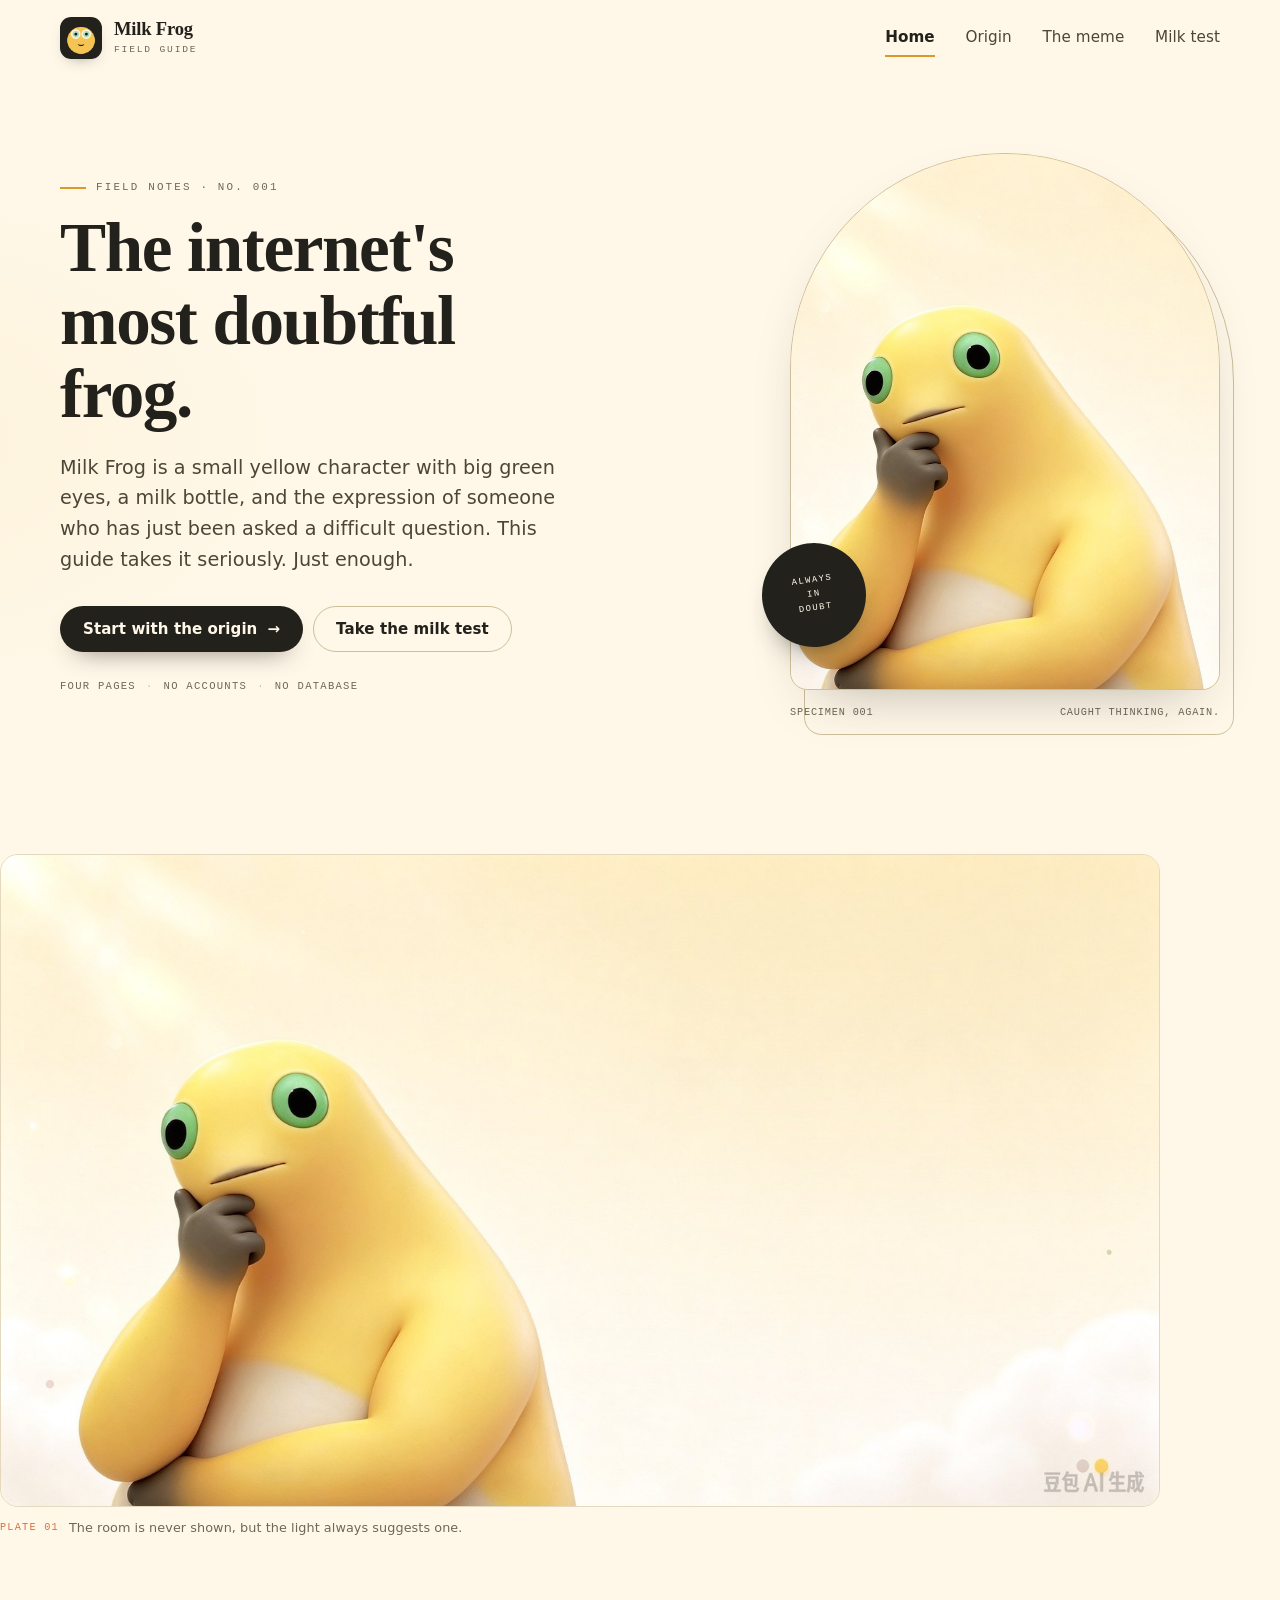
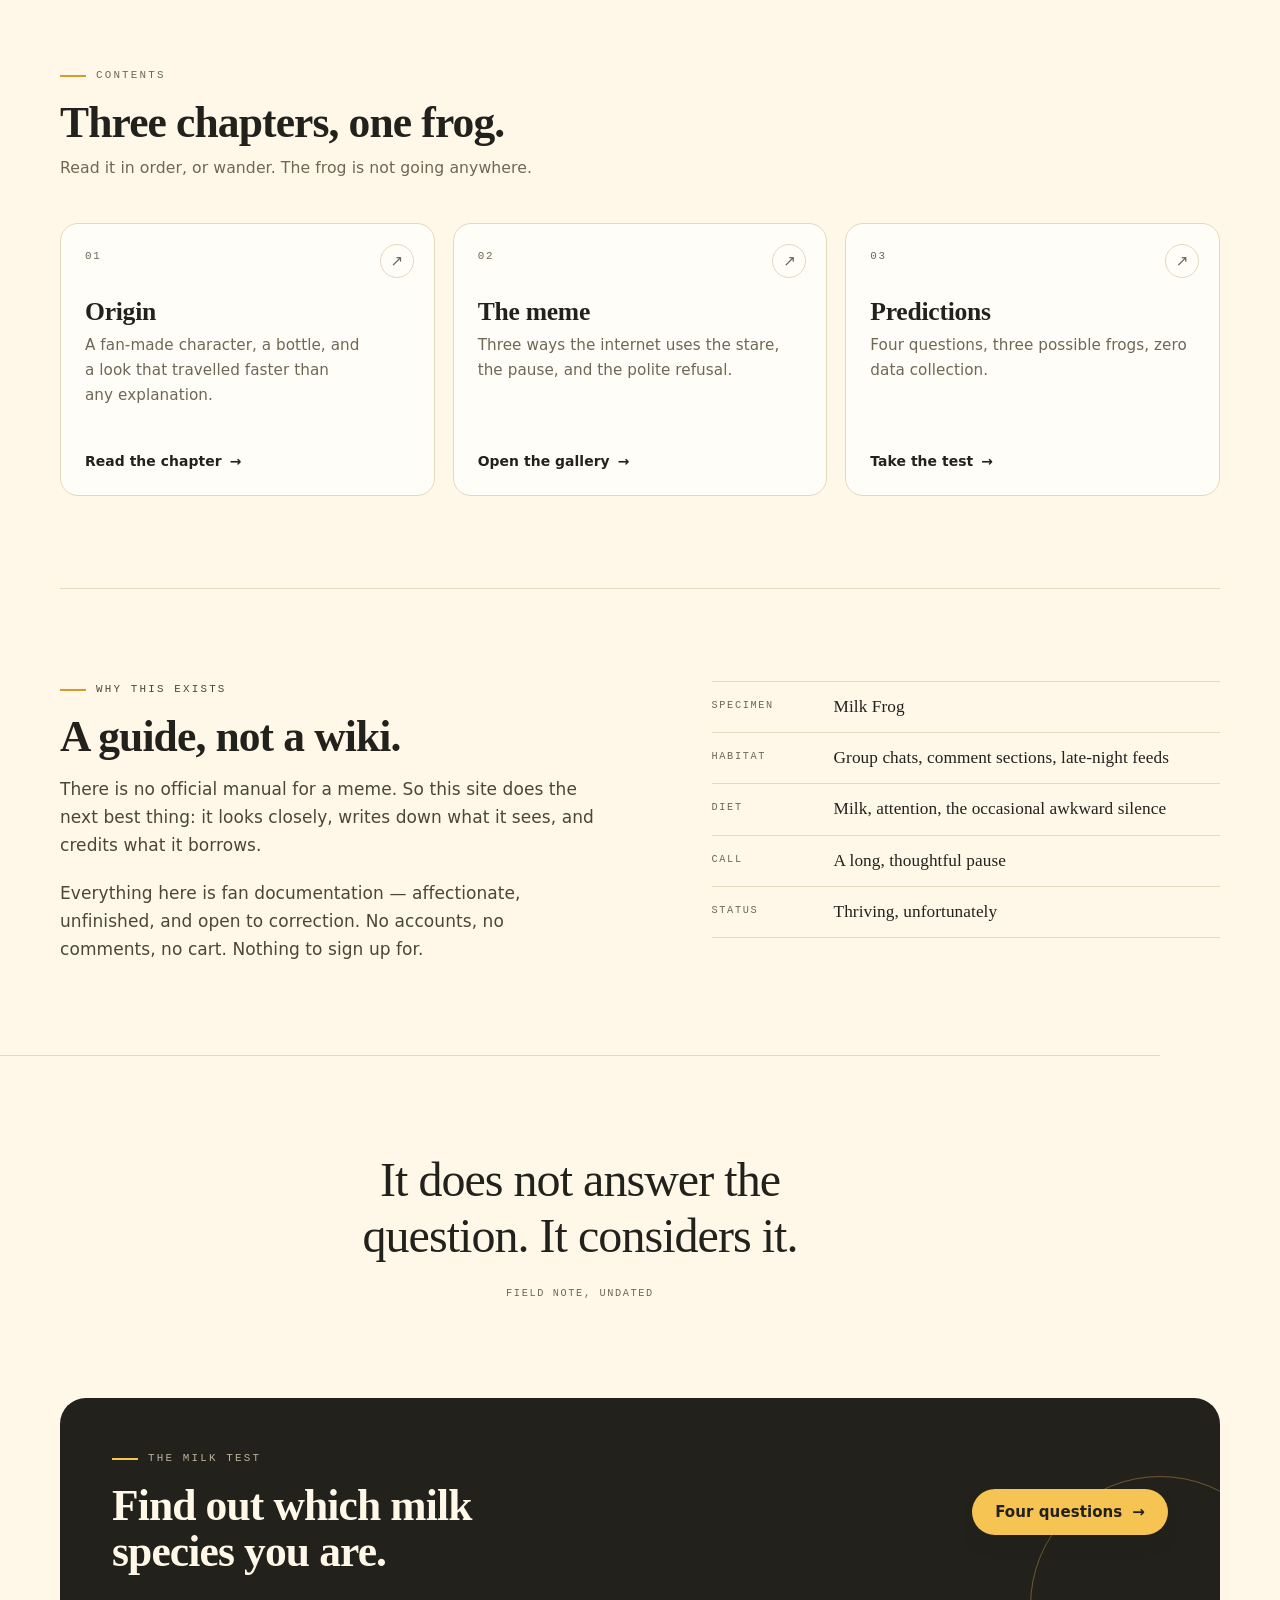
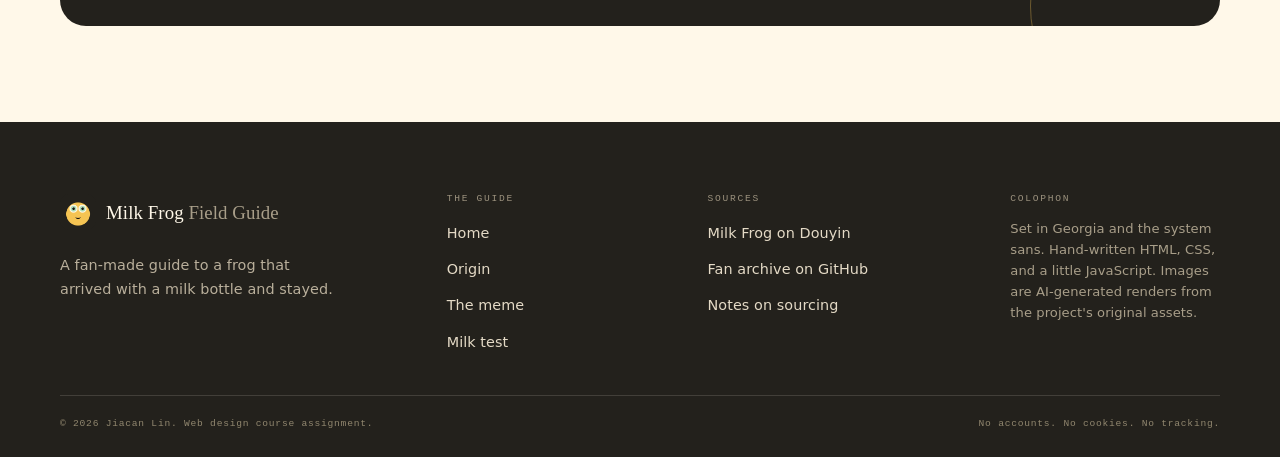
==== commit 992c22cd: "plates" ====
--- a/my_website/index.html
+++ b/my_website/index.html
@@ -12,7 +12,7 @@
   <meta property="og:site_name" content="Milk Frog Field Guide">
   <meta property="og:title" content="Milk Frog, always in doubt">
   <meta property="og:description" content="A field guide to the internet's most doubtful frog: origin, memes, and a very unscientific milk test.">
-  <meta property="og:image" content="assets/og-image.jpg">
+  <meta property="og:image" content="https://jizikami.github.io/my-website/assets/og-image.jpg">
   <meta property="og:image:width" content="1200">
   <meta property="og:image:height" content="630">
   <meta property="og:image:alt" content="Milk Frog thinking, beside the words: Milk Frog, always in doubt.">
@@ -80,6 +80,11 @@
         </figure>
       </div>
     </section>
+
+    <figure class="wide-figure shell" data-reveal>
+      <img src="assets/plate-room.jpg" alt="A wide view of Milk Frog, one hand at its chin, in a warm empty room." width="1600" height="900" loading="lazy">
+      <figcaption><span>Plate 01</span> The room is never shown, but the light always suggests one.</figcaption>
+    </figure>
 
     <section class="section shell" aria-labelledby="contents-title" data-reveal>
       <div class="section-head">
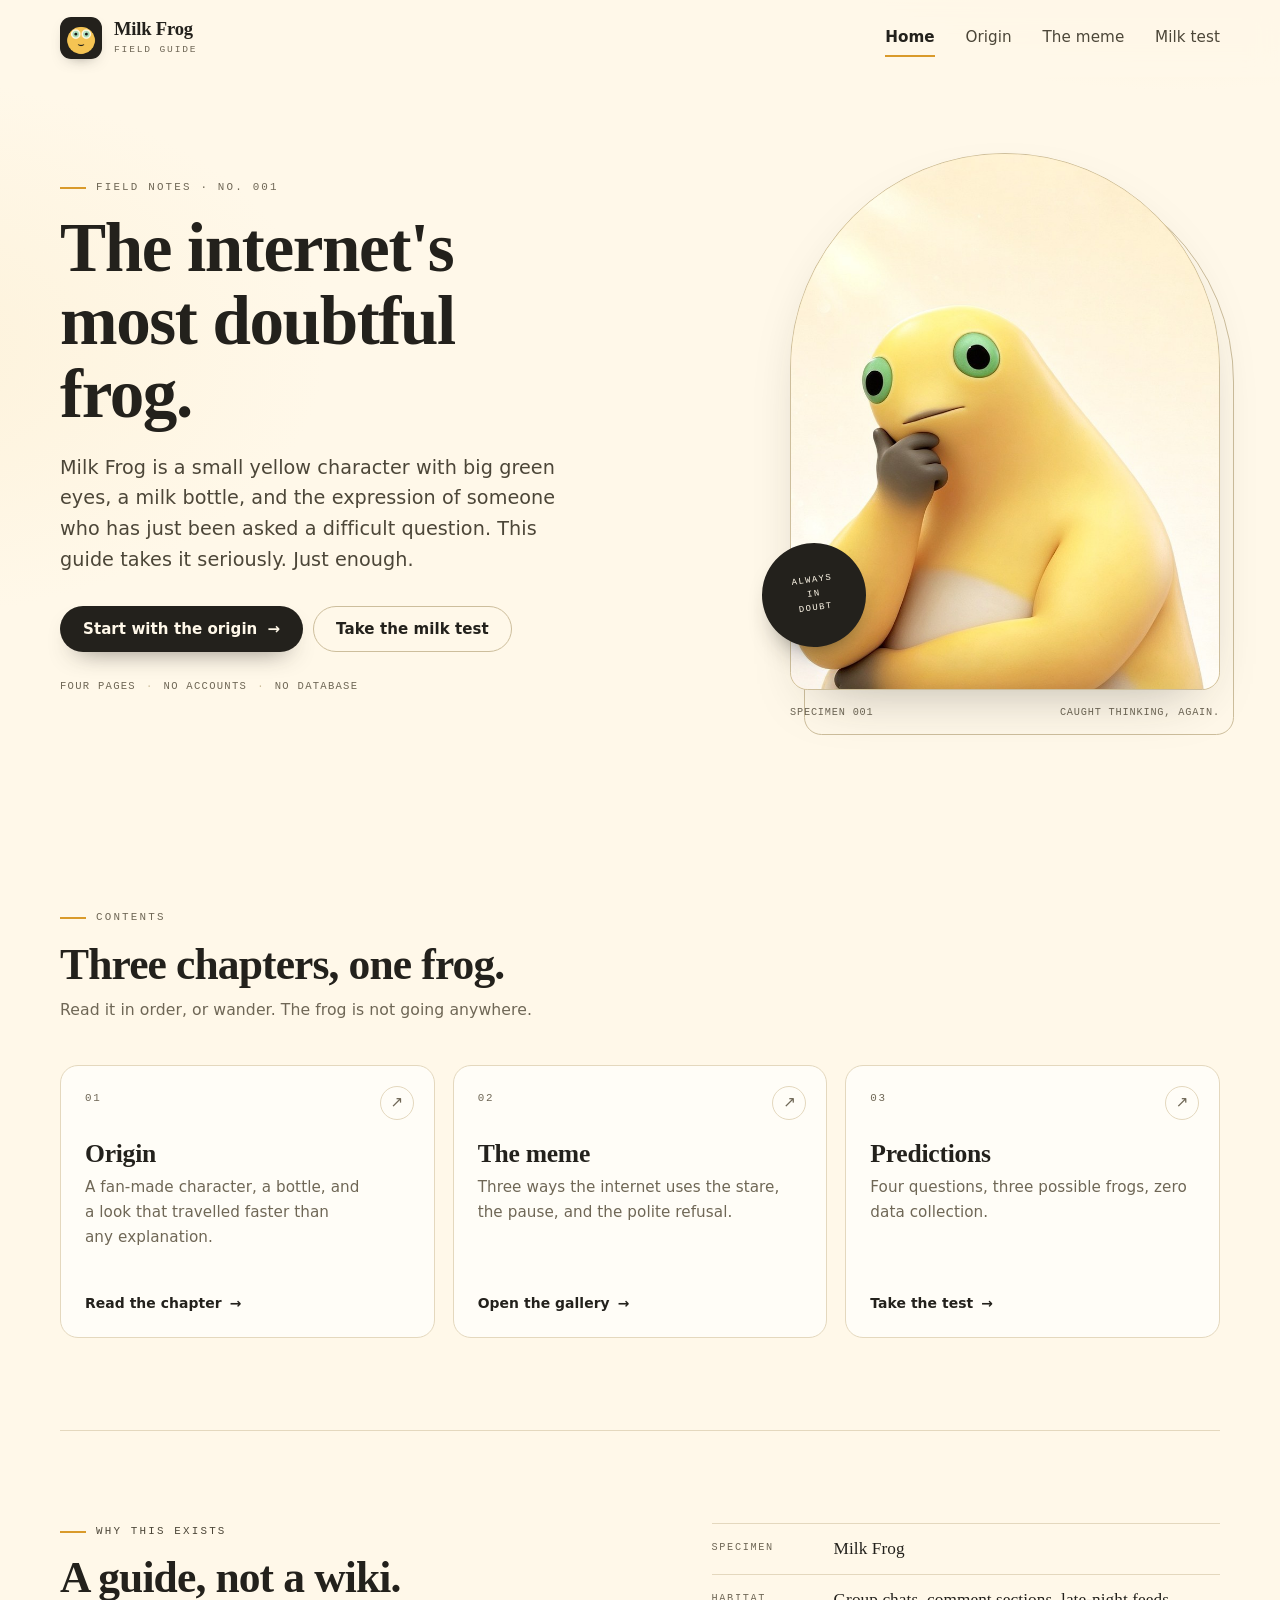
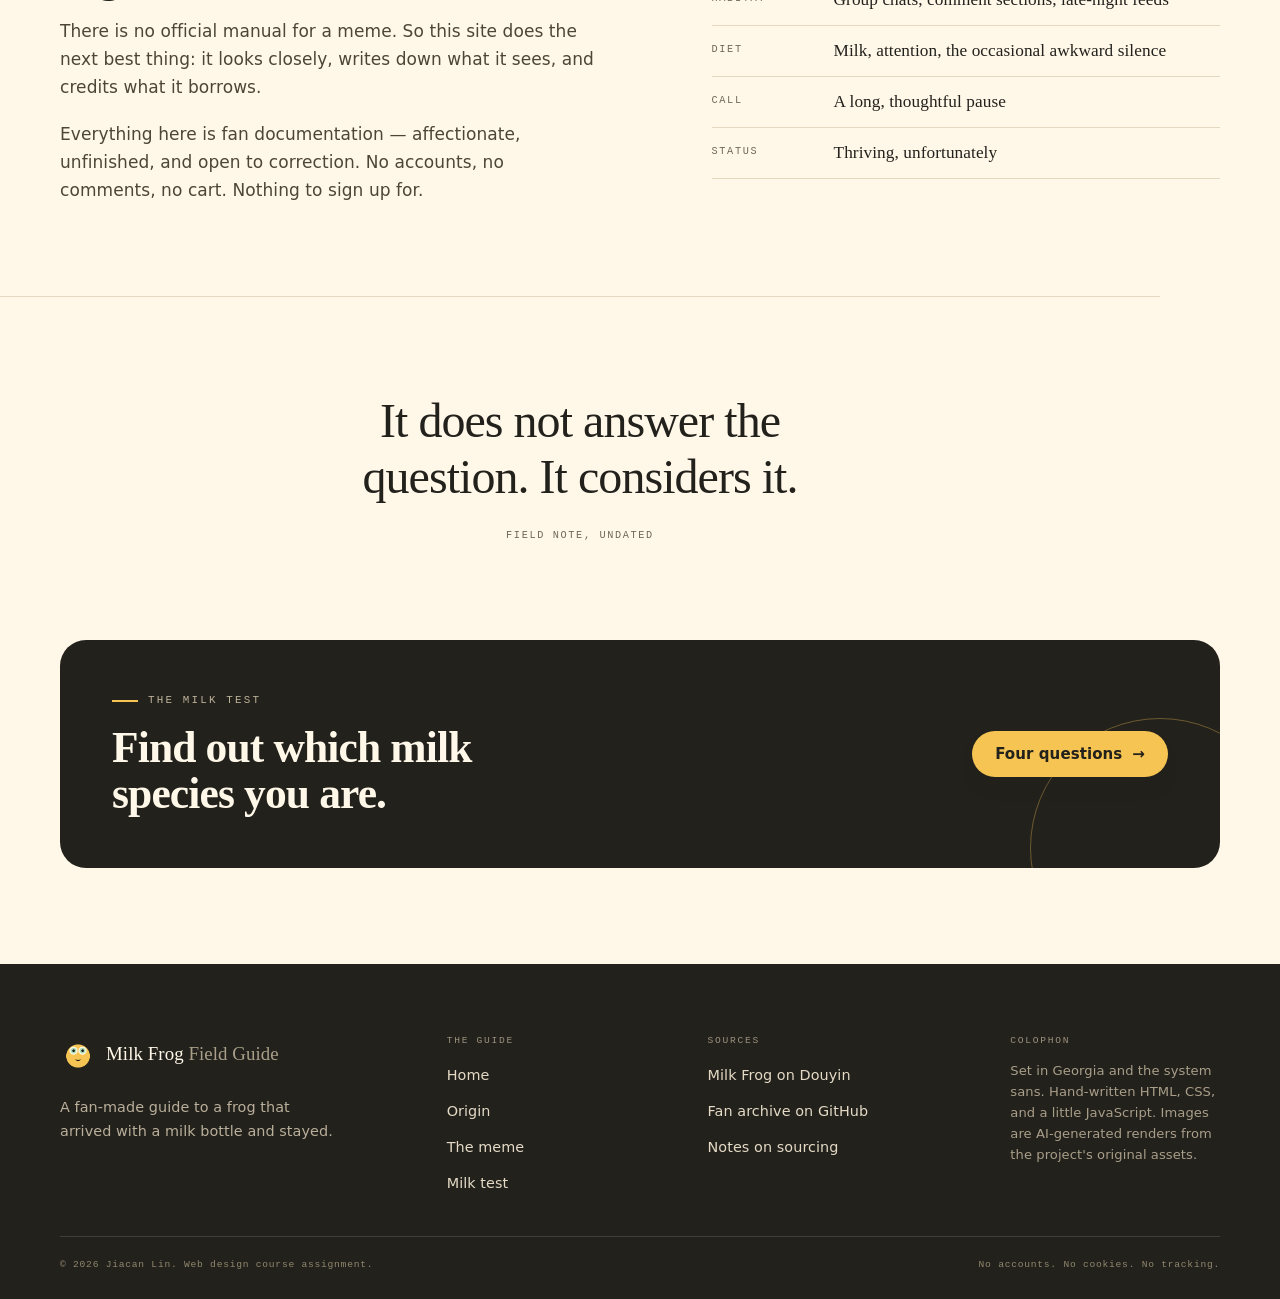
==== commit 8f6bbb94: "meme-plates" ====
--- a/my_website/index.html
+++ b/my_website/index.html
@@ -80,11 +80,6 @@
         </figure>
       </div>
     </section>
-
-    <figure class="wide-figure shell" data-reveal>
-      <img src="assets/plate-room.jpg" alt="A wide view of Milk Frog, one hand at its chin, in a warm empty room." width="1600" height="900" loading="lazy">
-      <figcaption><span>Plate 01</span> The room is never shown, but the light always suggests one.</figcaption>
-    </figure>
 
     <section class="section shell" aria-labelledby="contents-title" data-reveal>
       <div class="section-head">
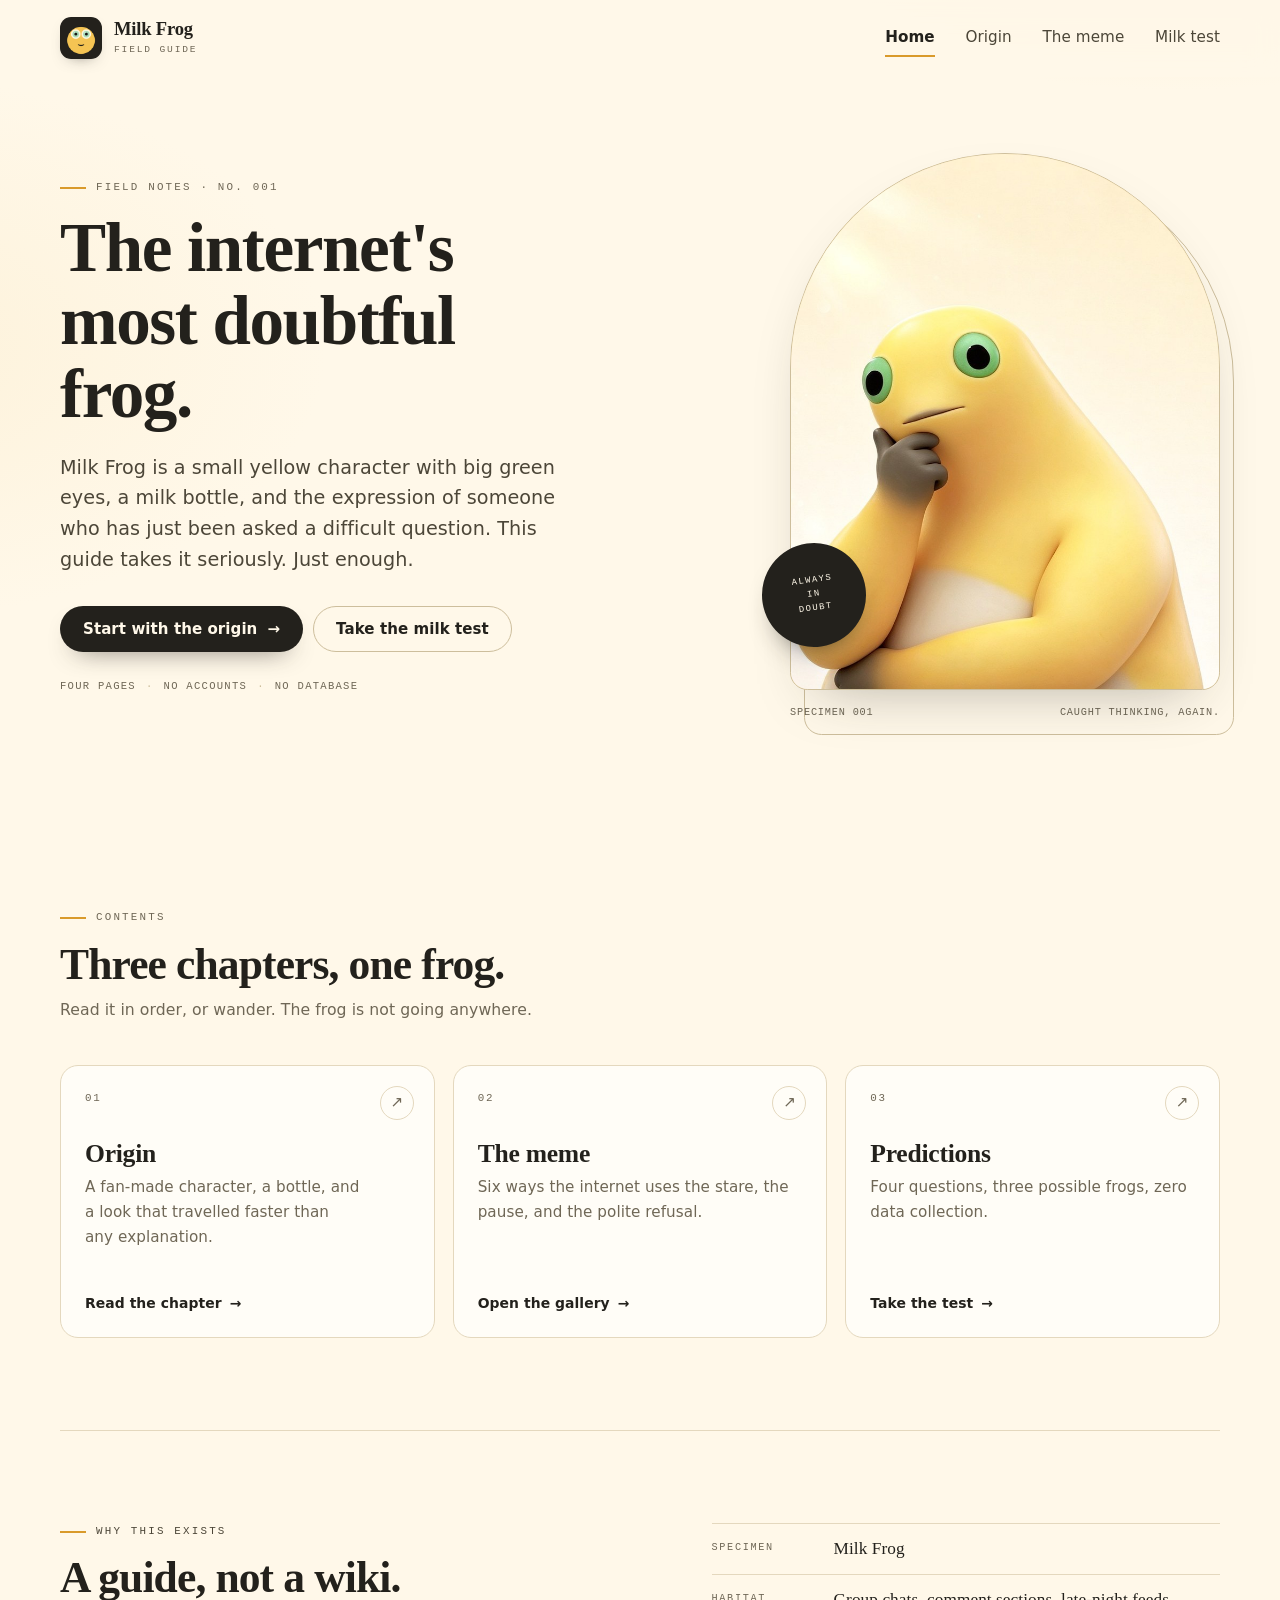
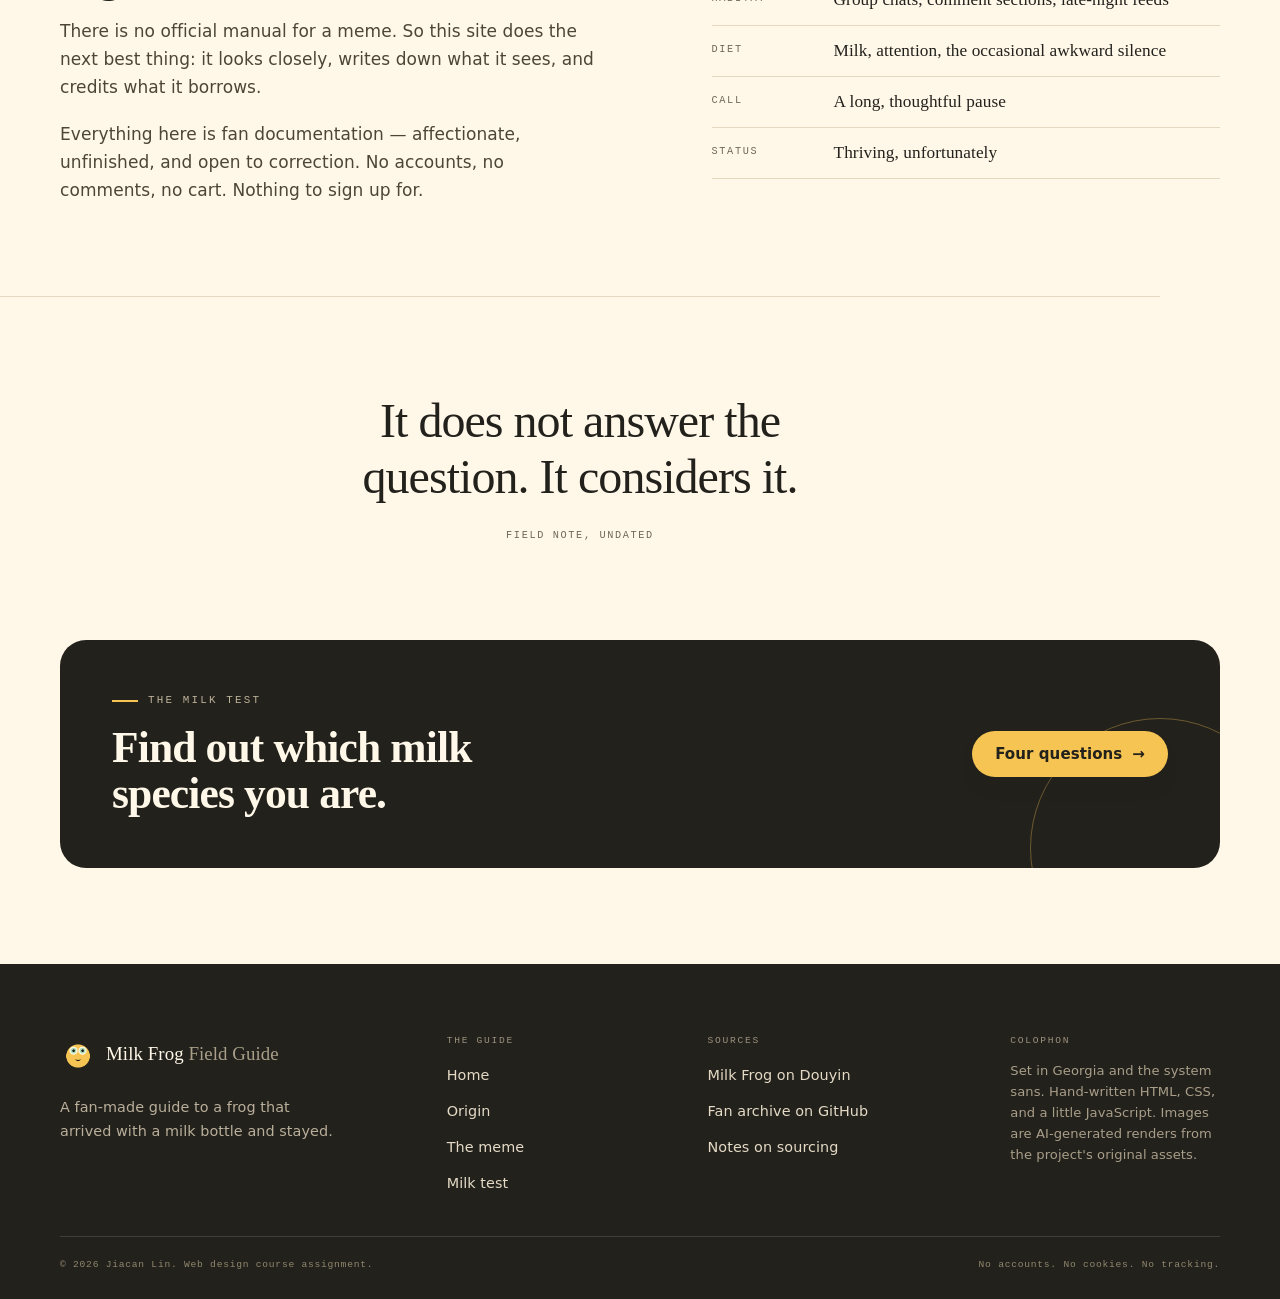
==== commit 2a62cab9: "meme: four new reaction cards from the emoji folder" ====
--- a/my_website/index.html
+++ b/my_website/index.html
@@ -101,7 +101,7 @@
           <a class="chapter-card" href="memes.html">
             <span class="chapter-no">02</span>
             <h3>The meme</h3>
-            <p>Three ways the internet uses the stare, the pause, and the polite refusal.</p>
+            <p>Six ways the internet uses the stare, the pause, and the polite refusal.</p>
             <span class="card-link">Open the gallery <span aria-hidden="true">→</span></span>
           </a>
         </li>
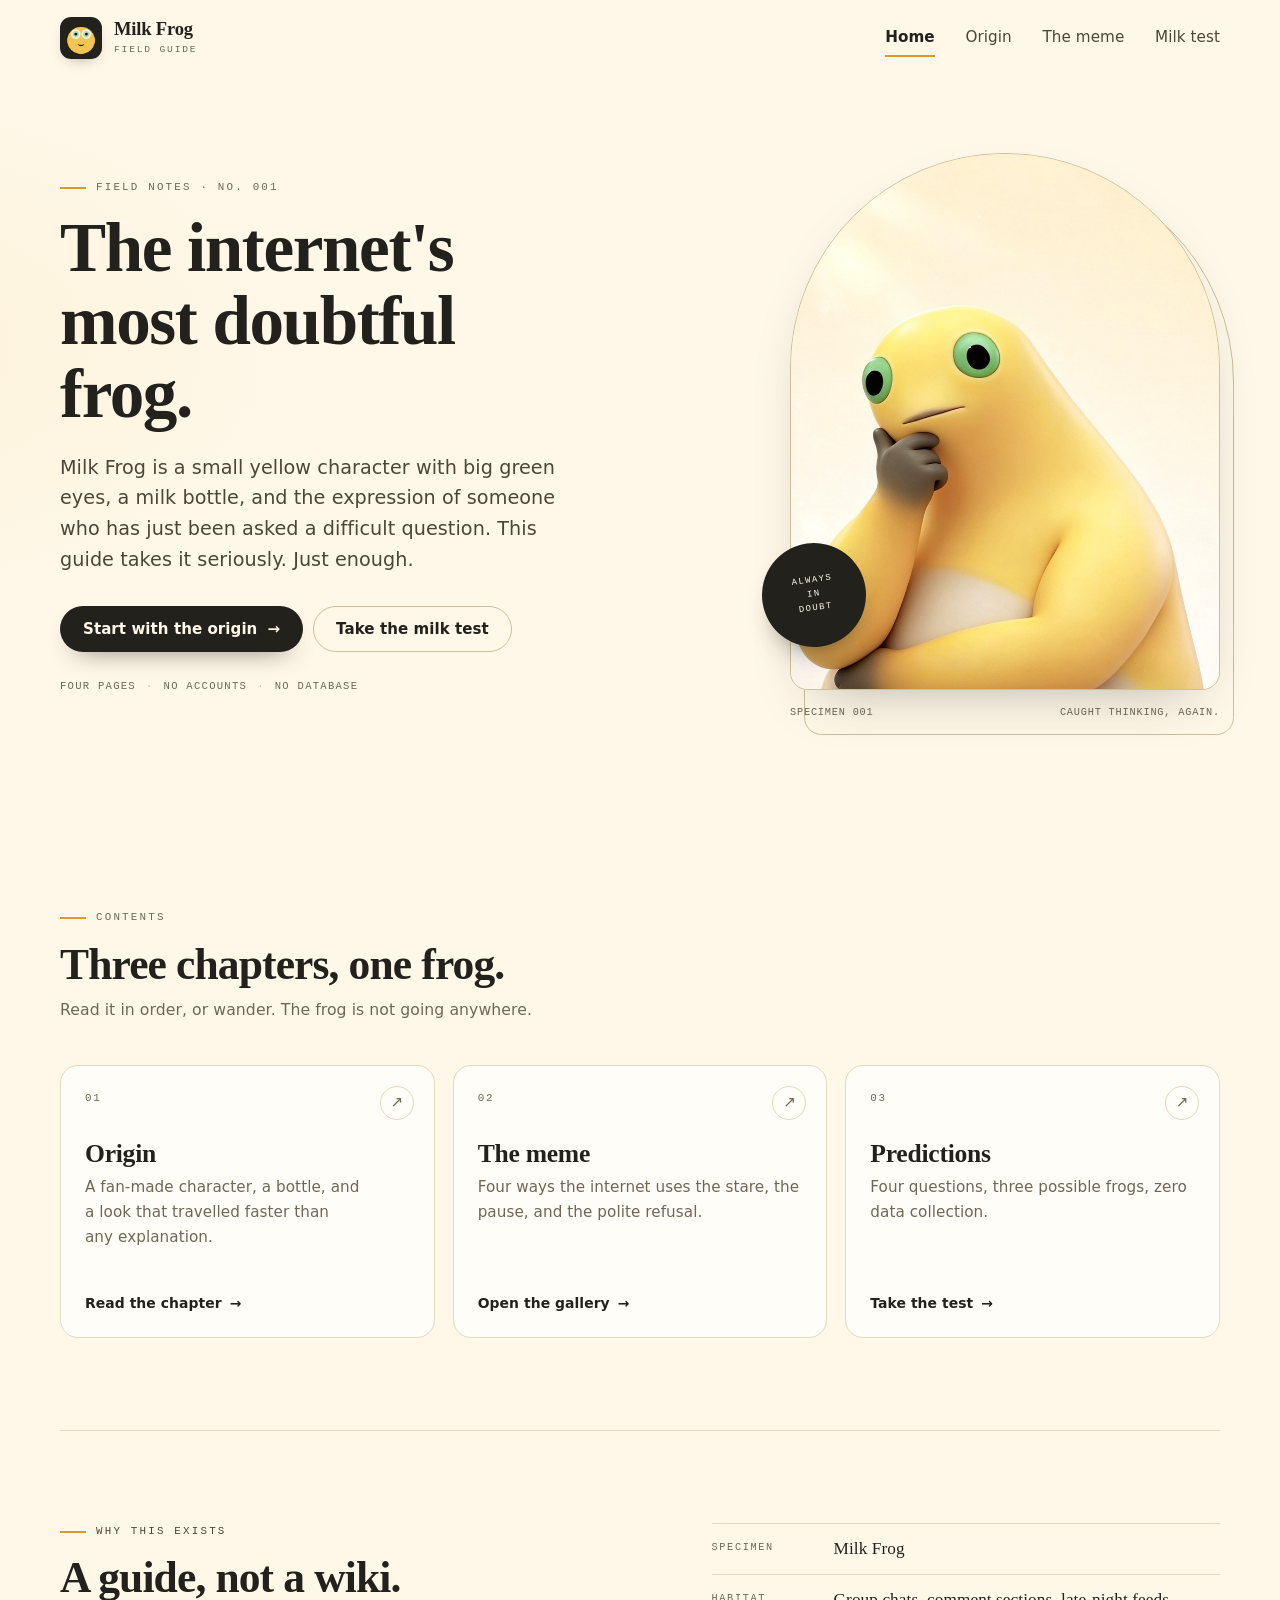
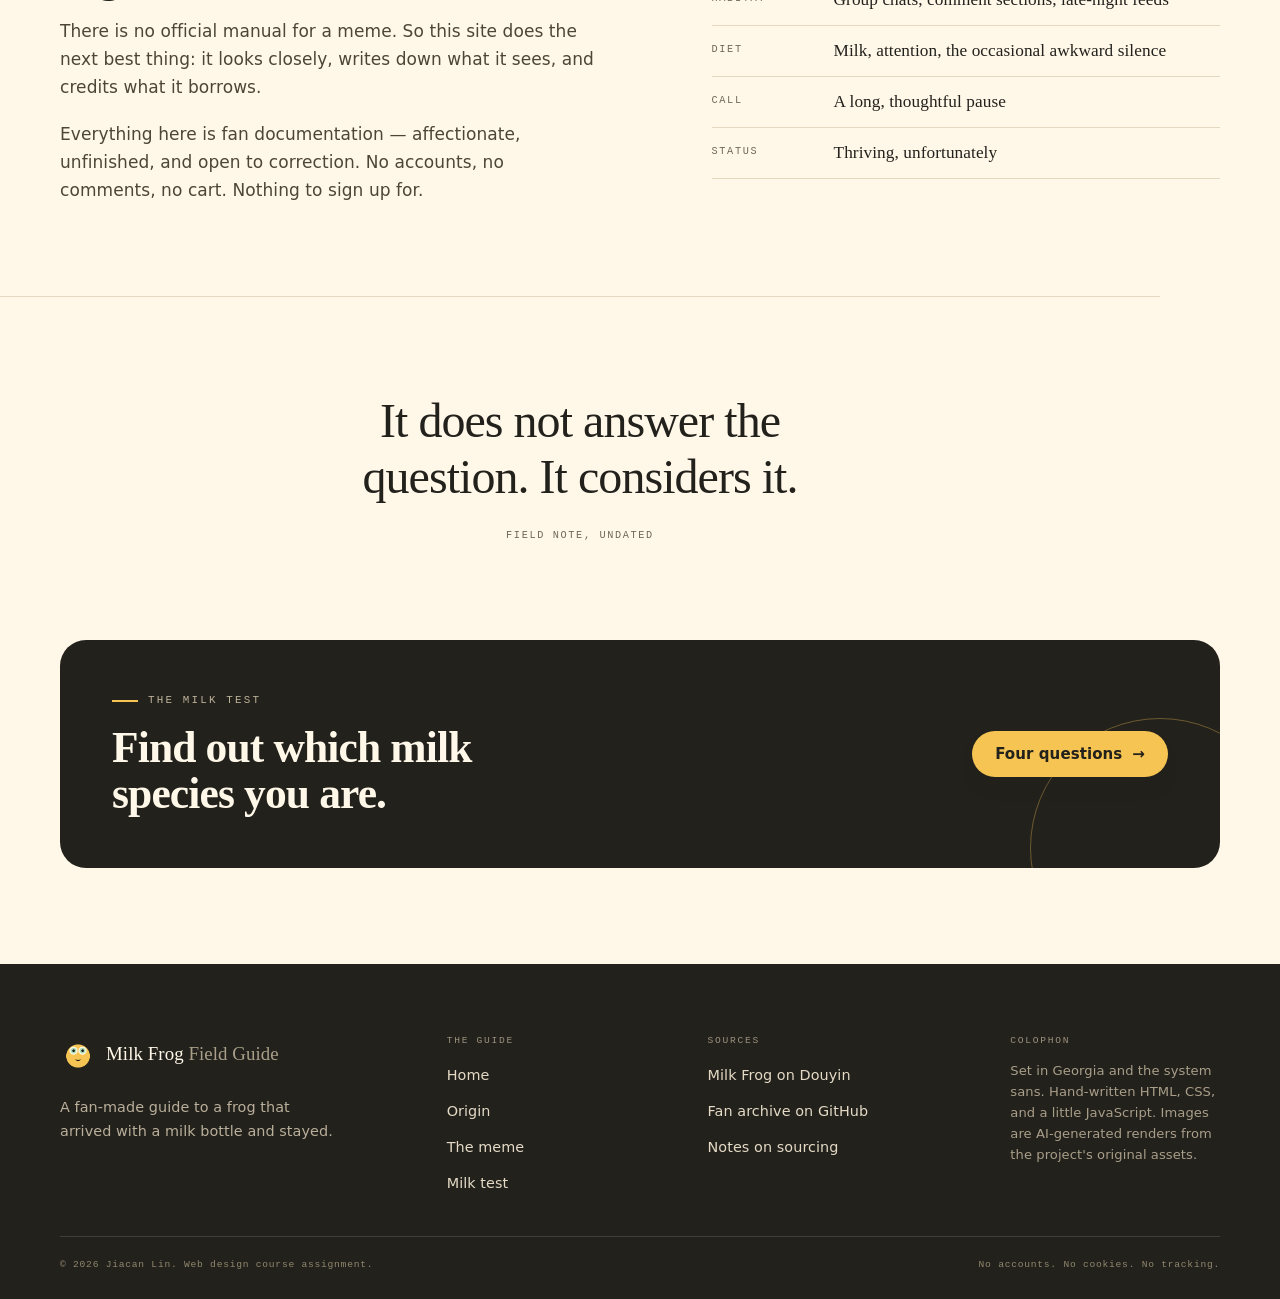
==== commit c03c0c0b: "meme: keep the four reaction cards" ====
--- a/my_website/index.html
+++ b/my_website/index.html
@@ -101,7 +101,7 @@
           <a class="chapter-card" href="memes.html">
             <span class="chapter-no">02</span>
             <h3>The meme</h3>
-            <p>Six ways the internet uses the stare, the pause, and the polite refusal.</p>
+            <p>Four ways the internet uses the stare, the pause, and the polite refusal.</p>
             <span class="card-link">Open the gallery <span aria-hidden="true">→</span></span>
           </a>
         </li>
